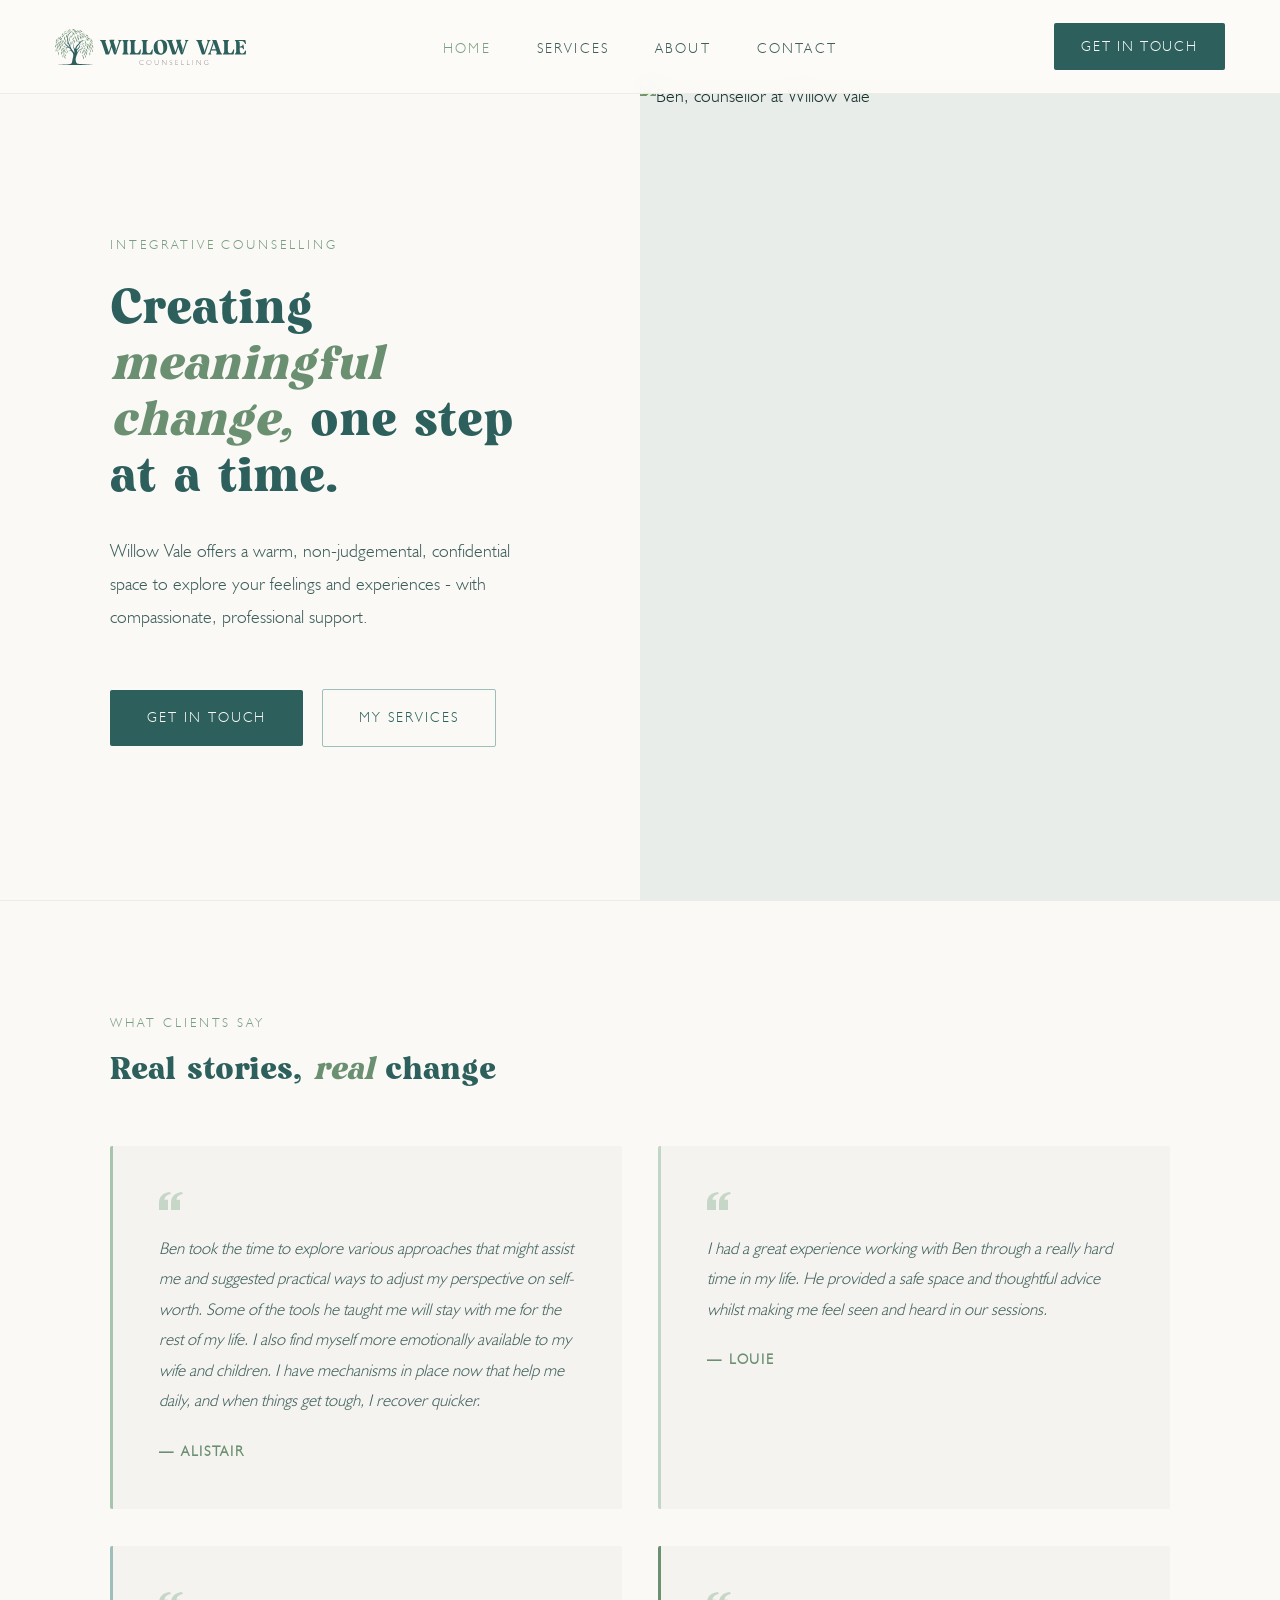
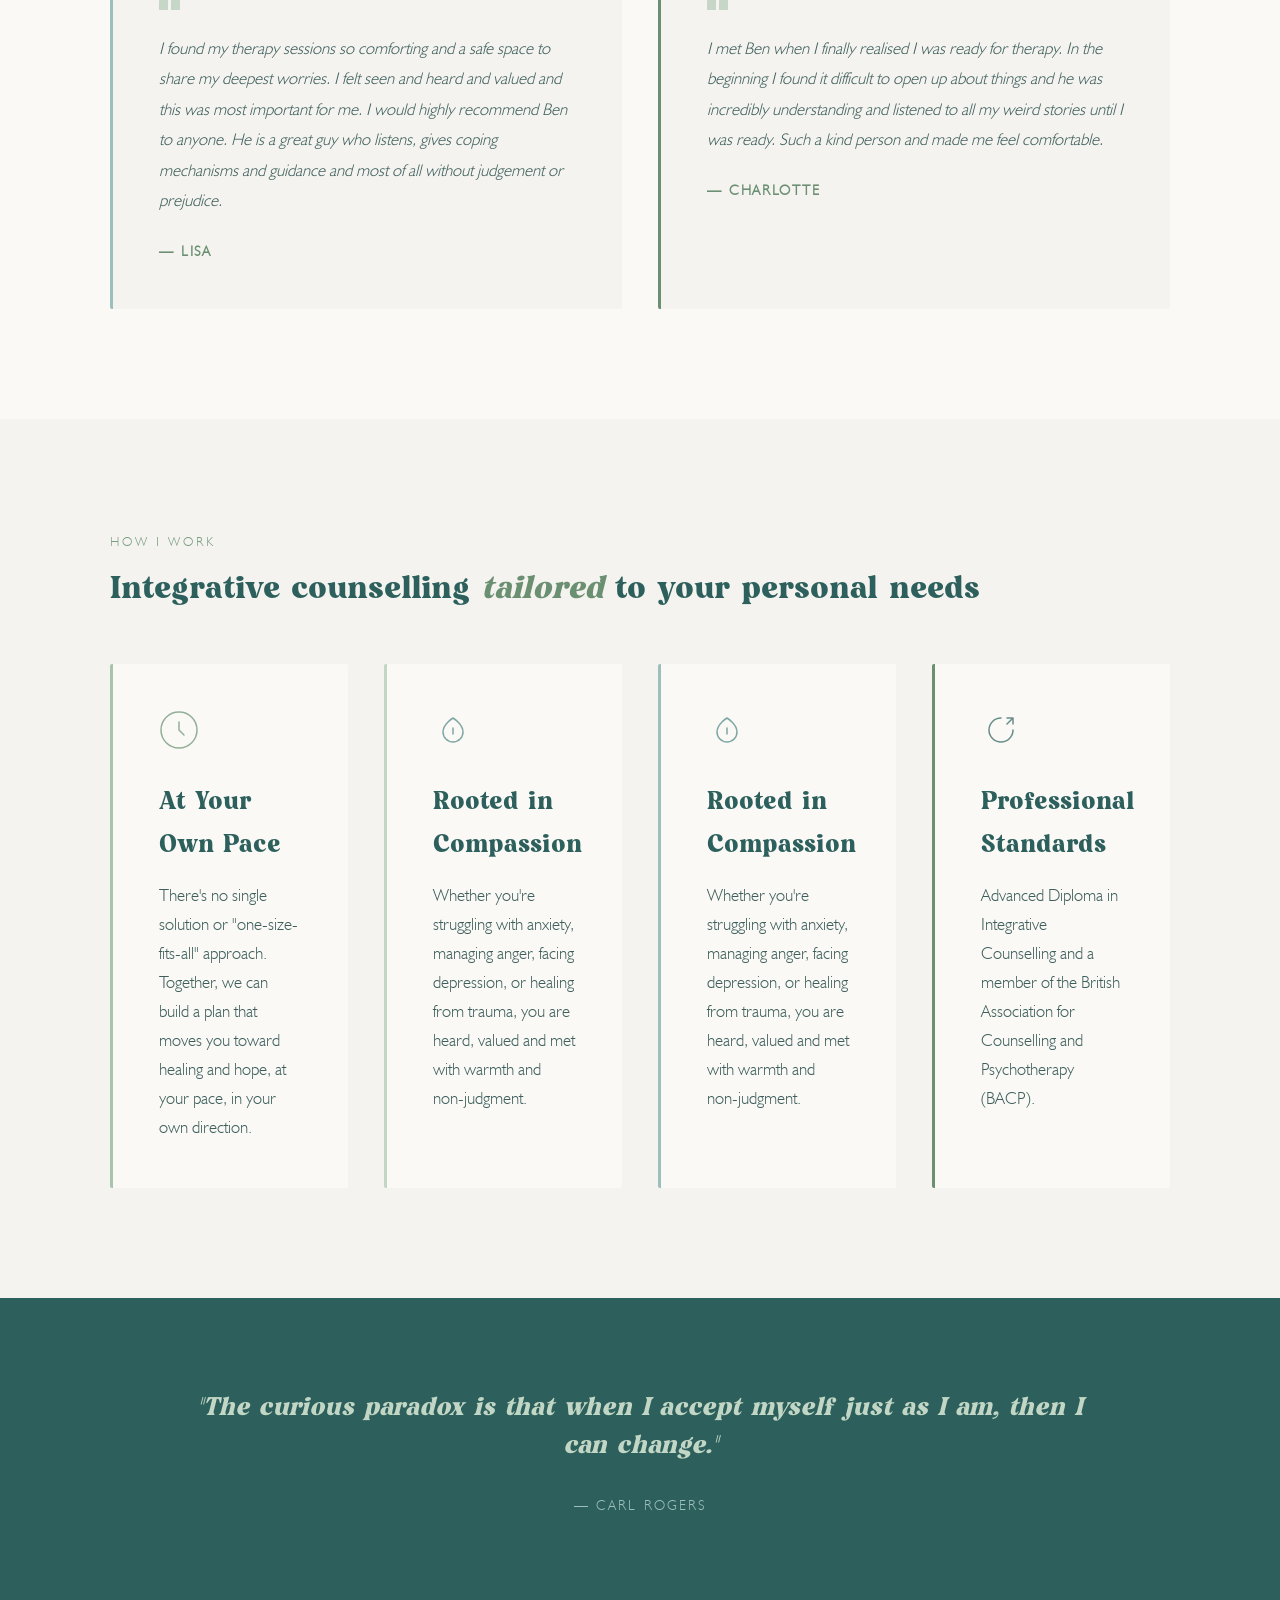
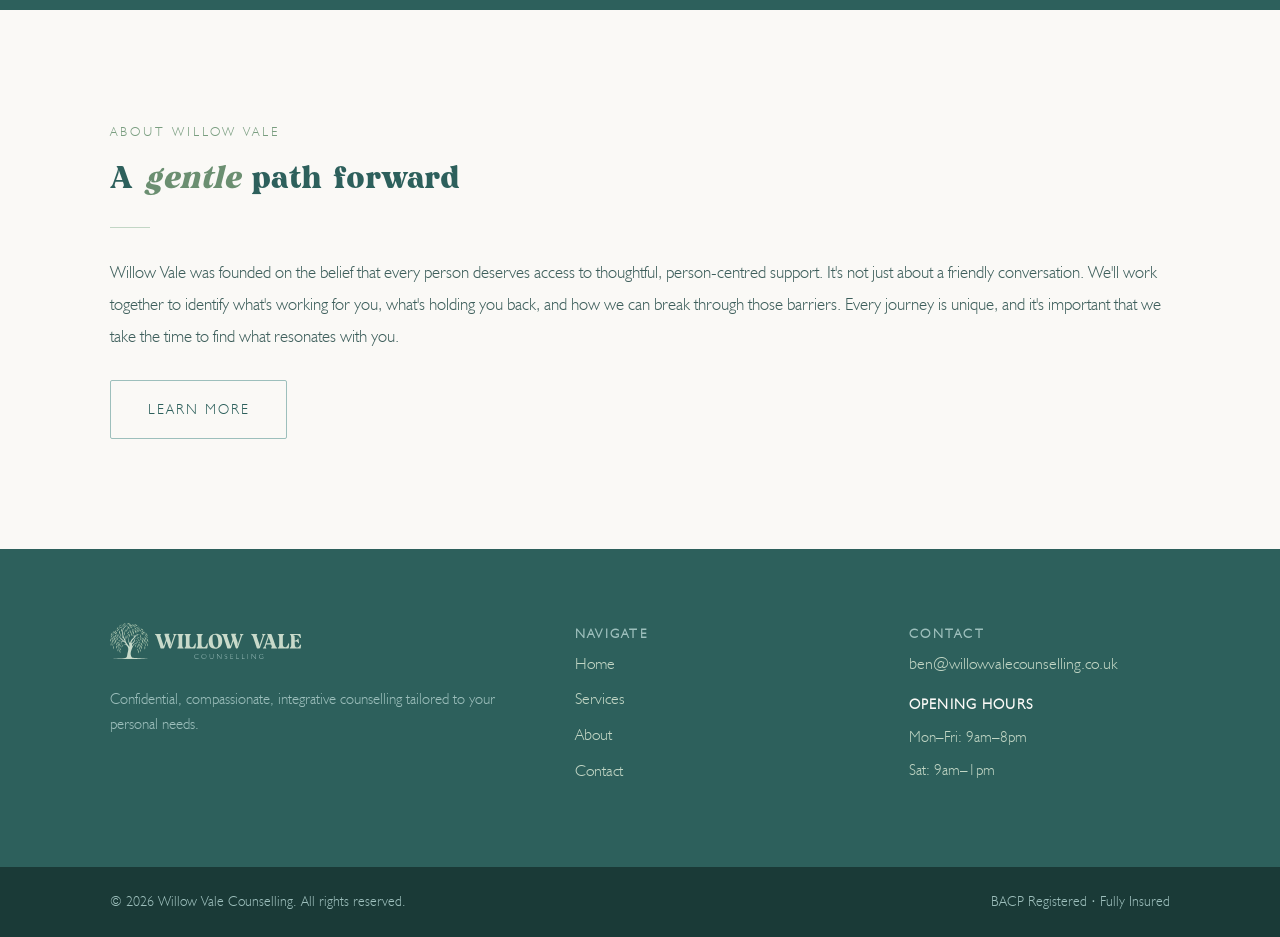
==== index.html @ dd009141 "Add files via upload" ====
<!DOCTYPE html>
<html lang="en">
<head>
<meta charset="UTF-8">
<meta name="viewport" content="width=device-width, initial-scale=1.0">
<title>Willow Vale Counselling</title>
<link rel="icon" type="image/svg+xml" href="[data-uri]">
<link rel="apple-touch-icon" href="[data-uri]">
<link rel="stylesheet" href="style.css?v=2">
</head>
<body>

<!-- ─── NAV ─────────────────────────────────── -->
<nav>
  <button class="nav-burger" id="nav-burger" onclick="toggleMenu()" aria-label="Menu">
    <span></span><span></span><span></span>
  </button>
  <a class="nav-logo" href="index.html" style="display:flex;align-items:center;">
    <span class="nav-logo-svg"><svg id="Layer_2" xmlns="http://www.w3.org/2000/svg" version="1.1" viewBox="0 0 338.8 63.8">
  <!-- Generator: Adobe Illustrator 30.1.0, SVG Export Plug-In . SVG Version: 2.1.1 Build 136)  -->
  <defs>
    <style>.st0 { fill: #f4f3ef; }
      .st1 { fill: #6b8f71; }
      .st2 { fill: #2d605c; }</style>
  </defs>
  <g>
    <path class="st2" d="M89.3,43.3l-6.7-19.7c-1-2.9-3-2.5-3-3.6s.3-.7.7-.7h9.5c.4,0,.7.3.7.6,0,.9-1.3.9-1.3,2.5s.2,1,.4,1.6l2.9,8.6,2.7,8h.2l2.9-8.6c.8-2.4.9-3.9,0-6.5l-1.8-5.1c-.2-.5,0-1.2.8-1.2h7.4c.4,0,.7.3.7.6,0,.9-1.4.9-1.4,2.5s.1.8.3,1.4l3.1,9c1,2.8.6,4.7-.5,7.9h.4l5.7-16.6c.2-.7.3-1.2.3-1.6,0-1.6-1.2-1.6-1.2-2.5s.3-.6.7-.6h4.9c.4,0,.7.3.7.7,0,1.1-2,.7-3,3.6l-6.7,19.7c-.4,1.2-.8,1.8-2.1,1.8h-.3c-1.2,0-1.7-.6-2.1-1.8l-3.9-11.2-3.9,11.2c-.4,1.2-.8,1.8-2.1,1.8h-3.2c-1.3,0-1.7-.6-2.1-1.8Z"/>
    <path class="st2" d="M119.1,44.4c0-1.2,2.5-.5,2.5-5.5v-13.3c0-5.1-2.5-4.3-2.5-5.5s.3-.7.7-.7h10c.4,0,.7.3.7.7,0,1.2-2.5.5-2.5,5.5v13.3c0,5.1,2.5,4.3,2.5,5.5s-.3.7-.7.7h-10c-.4,0-.7-.3-.7-.7Z"/>
    <path class="st2" d="M132,44.4c0-1.2,2.5-.5,2.5-5.5v-13.3c0-5.1-2.5-4.3-2.5-5.5s.3-.7.7-.7h10c.4,0,.7.3.7.7,0,1.2-2.5.5-2.5,5.5v12.1c0,3.6,1.4,5.4,4.1,5.4h0c2.9,0,4.2-3.5,5.3-6.1.3-.6.6-1,1.1-1s.8.4.8,1l-.7,7c0,.7-.6,1.1-1.2,1.1h-17.6c-.4,0-.7-.3-.7-.7h0Z"/>
    <path class="st2" d="M153.2,44.4c0-1.2,2.5-.5,2.5-5.5v-13.3c0-5.1-2.5-4.3-2.5-5.5s.3-.7.7-.7h10c.4,0,.7.3.7.7,0,1.2-2.5.5-2.5,5.5v12.1c0,3.6,1.4,5.4,4.1,5.4h0c2.9,0,4.2-3.5,5.3-6.1.3-.6.6-1,1.1-1s.8.4.8,1l-.7,7c0,.7-.6,1.1-1.2,1.1h-17.6c-.4,0-.7-.3-.7-.7h0Z"/>
    <path class="st2" d="M174.9,32.7c0-8.5,5.3-13.7,12.5-13.7s11.5,4.2,11.5,12.7-5.3,13.8-12.5,13.8-11.5-4.3-11.5-12.8ZM187.9,43.4c3.1,0,4.1-2.8,4.1-8.5s-1.5-13.9-5.8-13.9-4.4,2.5-4.4,8.3,1.3,14,6.1,14h0Z"/>
    <path class="st2" d="M207.5,43.3l-6.7-19.7c-1-2.9-3-2.5-3-3.6s.3-.7.7-.7h9.5c.4,0,.7.3.7.6,0,.9-1.3.9-1.3,2.5s.1,1,.4,1.6l2.9,8.6,2.7,8h.2l2.9-8.6c.8-2.4.9-3.9,0-6.5l-1.8-5.1c-.1-.5,0-1.2.9-1.2h7.4c.4,0,.7.3.7.6,0,.9-1.4.9-1.4,2.5s.1.8.3,1.4l3.1,9c1,2.8.6,4.7-.5,7.9h.4l5.7-16.6c.2-.7.3-1.2.3-1.6,0-1.6-1.2-1.6-1.2-2.5s.3-.6.7-.6h4.9c.4,0,.7.3.7.7,0,1.1-2,.7-3,3.6l-6.7,19.7c-.4,1.2-.9,1.8-2.1,1.8h-.3c-1.2,0-1.6-.6-2.1-1.8l-3.9-11.2-3.9,11.2c-.4,1.2-.9,1.8-2.1,1.8h-3.2c-1.3,0-1.7-.6-2.1-1.8h0Z"/>
    <path class="st2" d="M259.8,43.3l-6.7-19.6c-1-2.9-3-2.6-3-3.7s.3-.7.7-.7h9.5c.4,0,.7.3.7.6,0,.9-1.2.9-1.2,2.5s0,.8.2,1.4l4.1,12.1c.7,2,.8,3.2.2,5h.4l5.7-16.9c.2-.7.3-1.2.3-1.6,0-1.6-1.2-1.6-1.2-2.5s.3-.6.7-.6h4.9c.4,0,.7.3.7.7,0,1.1-2,.7-3,3.6l-6.7,19.7c-.4,1.2-.9,1.8-2.1,1.8h-2.1c-1.3,0-1.7-.6-2.1-1.8h0Z"/>
    <path class="st2" d="M271,44.4c0-1.1,1.8-.8,3-3.7l5.3-15.5c1.6-4.8-.9-4-.9-5.2s.4-.7.9-.7h5.3c1.3,0,1.7.6,2.1,1.8l6.7,19.6c1.2,2.9,3,2.7,3,3.7s-.3.7-.7.7h-9.5c-.4,0-.7-.3-.7-.6,0-.9,1.2-.9,1.2-2.5s0-.9-.3-1.5l-.9-2.4h-8.5l-.8,2.4c-.2.6-.3,1.1-.3,1.5,0,1.7,1.2,1.7,1.2,2.5s-.3.6-.7.6h-4.9c-.4,0-.7-.3-.7-.7h0ZM285,36l-3.9-11.3h-.4c.1.4.2.9.2,1.3,0,1-.3,2-.8,3.4l-2.3,6.7h7.1Z"/>
    <path class="st2" d="M297.4,44.4c0-1.2,2.5-.5,2.5-5.5v-13.3c0-5.1-2.5-4.3-2.5-5.5s.3-.7.7-.7h10c.4,0,.7.3.7.7,0,1.2-2.5.5-2.5,5.5v12.1c0,3.6,1.4,5.4,4.1,5.4h0c2.9,0,4.2-3.5,5.3-6.1.3-.6.5-1,1.1-1s.8.4.8,1l-.7,7c0,.7-.5,1.1-1.2,1.1h-17.6c-.4,0-.7-.3-.7-.7h0Z"/>
    <path class="st2" d="M318.6,44.4c0-1.2,2.5-.5,2.5-5.5v-13.3c0-5.1-2.5-4.3-2.5-5.5s.3-.7.7-.7h17.2c.7,0,1.1.4,1.2,1.1l.7,5.2c0,.6-.2,1-.8,1s-.7-.3-1.1-1c-1.3-2.5-2.4-4.3-5.3-4.3h-6.6v.4c2.5,0,2.8.7,2.8,4.9v4.1h2.1c1.6,0,2.2-.9,2.5-1.7.4-1,.5-1.6,1.2-1.6s.8.4.9,1l.9,6.3c0,.6-.1,1-.7,1s-.9-.3-1.2-1c-.8-1.4-1.8-1.9-3.6-1.9h-2.1v3.8c0,3.9.7,6.5,4.1,6.5h0c2.9,0,3.9-1.8,5.3-4.3.3-.6.5-.9,1.1-.9s.8.4.8,1l-.7,5.2c0,.7-.5,1.1-1.2,1.1h-17.6c-.4,0-.7-.3-.7-.7h0Z"/>
  </g>
  <g>
    <path class="st1" d="M157,63c-.5.2-1,.4-1.5.6-.5.1-1,.2-1.5.2s-.9,0-1.4-.2-.9-.3-1.2-.6c-.6-.4-1.1-.9-1.4-1.6-.2-.3-.3-.7-.4-1s-.1-.7-.1-1.1c0-.6.1-1.1.3-1.7s.5-1,1-1.4c.4-.4.9-.8,1.5-1,.6-.2,1.1-.3,1.8-.3s.9,0,1.4.2,1,.3,1.5.6v.7c-.6-.3-1.1-.5-1.6-.7-.5-.2-.9-.2-1.4-.2s-.8,0-1.1.2c-.4.1-.7.3-1,.5-.5.3-.9.8-1.2,1.3-.3.5-.4,1.2-.4,1.8s0,1,.3,1.4.4.9.8,1.2.8.6,1.2.8c.5.2,1,.3,1.5.3s.9,0,1.4-.2c.5-.1,1-.4,1.6-.7v.7h0Z"/>
    <path class="st1" d="M162.1,59.3c0-.6.1-1.1.3-1.7s.6-1,1-1.4c.4-.4.9-.7,1.4-1,.5-.2,1.1-.3,1.7-.3s1.2.1,1.7.3c.5.2,1,.5,1.4,1,.4.4.7.9,1,1.4s.3,1.1.3,1.7,0,.9-.2,1.3c-.1.4-.3.8-.6,1.2-.4.6-.9,1.1-1.6,1.4-.6.3-1.3.5-2.1.5s-1.2-.1-1.7-.3c-.5-.2-1-.5-1.4-1-.4-.4-.7-.9-1-1.4-.2-.5-.3-1.1-.3-1.7h0ZM162.9,59.4c0,.5,0,1,.3,1.4s.4.9.8,1.2c.3.3.7.6,1.2.8.5.2.9.3,1.4.3s1,0,1.4-.3.9-.5,1.2-.8c.4-.3.6-.8.8-1.2s.3-1,.3-1.5,0-1-.3-1.4c-.2-.5-.4-.8-.8-1.2s-.8-.6-1.2-.8c-.4-.2-.9-.3-1.4-.3s-.9,0-1.4.3c-.5.2-.9.5-1.2.8s-.6.8-.8,1.2c-.2.5-.3.9-.3,1.4h0Z"/>
    <path class="st1" d="M177.3,60.1c0,.9.2,1.6.8,2.2s1.2.8,2,.8,1.5-.3,2-.8.8-1.2.8-2.2v-5h.7v4.9c0,1.1-.3,2-.9,2.7-.6.7-1.5,1-2.6,1s-1.9-.3-2.5-1c-.6-.7-.9-1.6-.9-2.7v-4.9h.7v5h0Z"/>
    <path class="st1" d="M189.8,63.6v-8.5h.7l6.2,7.4v-7.4h.7v8.5h-.6l-6.3-7.5v7.5h-.7Z"/>
    <path class="st1" d="M207.5,56.3c-.4-.2-.7-.4-1-.5-.2,0-.3,0-.5-.1-.1,0-.3,0-.5,0-.5,0-.9.2-1.2.5s-.5.7-.5,1.1.1.7.3.9c.2.2.7.5,1.4.8h.2c.8.4,1.3.7,1.6,1,.2.2.3.4.4.7s.1.5.1.8c0,.7-.2,1.2-.7,1.7s-1.1.7-1.8.7-.7,0-1.1-.2c-.4-.1-.7-.3-1.1-.6v-.8c.4.3.8.5,1.1.7.4.2.7.2,1,.2.6,0,1-.2,1.3-.5.3-.3.5-.7.5-1.2s-.1-.7-.3-.9-.7-.5-1.5-.9c-.8-.3-1.3-.7-1.6-1s-.4-.8-.4-1.3.2-1.2.7-1.6c.4-.4,1.1-.6,1.8-.6s.7,0,1,.1.6.2.9.4v.8h0Z"/>
    <path class="st1" d="M213.4,63.6v-8.5h4.6v.5h-3.9v3.4h3.8v.5h-3.8v3.5h4v.6h-4.7,0Z"/>
    <path class="st1" d="M223.8,63.6v-8.5h.7v7.9h4v.6h-4.7Z"/>
    <path class="st1" d="M233.9,63.6v-8.5h.7v7.9h4v.6h-4.7Z"/>
    <path class="st1" d="M243.9,63.6v-8.5h.7v8.5h-.7Z"/>
    <path class="st1" d="M250.9,63.6v-8.5h.7l6.2,7.4v-7.4h.7v8.5h-.6l-6.3-7.5v7.5h-.7,0Z"/>
    <path class="st1" d="M271.7,63c-.5.3-1,.5-1.5.6-.5.1-1,.2-1.5.2s-1,0-1.4-.2-.9-.3-1.2-.6c-.6-.4-1.1-.9-1.5-1.6-.2-.3-.3-.7-.4-1s-.1-.7-.1-1.1c0-.6.1-1.1.3-1.7s.5-1,1-1.4c.4-.4.9-.8,1.5-1,.5-.2,1.1-.3,1.8-.3s1,0,1.4.2,1,.3,1.5.6v.7c-.6-.3-1.1-.5-1.6-.7-.5-.2-1-.2-1.4-.2s-.8,0-1.1.2c-.4.1-.7.3-1,.5-.5.3-.9.8-1.2,1.3s-.4,1.2-.4,1.8,0,1,.3,1.4.5.9.8,1.2.8.6,1.2.8c.5.2,1,.3,1.5.3s.7,0,1.1-.1.8-.2,1.2-.4v-2.3h-1.8v-.6h2.5v3.3h0Z"/>
  </g>
  <g>
    <g>
      <path class="st0" d="M34.2,1.1c.8-.7,1.3-1,1.3-1-4.2-.7-5.7,2.4-5.7,2.4,0,0,.5-.2,1.5-.3,1,0,2.1-.4,2.9-1.1Z"/>
      <path class="st0" d="M12.1,15.3s.4-.4,1.8-1.5c1.4-1.1,2.1-3.2,4-4.1,0,0-4.9.5-5.8,5.6Z"/>
      <path class="st0" d="M8.6,17.3c1.4-1.4,1.9-3.7,3.2-4.6,0,0-4.7,1.1-4.7,6.5,0,0,0-.4,1.5-1.9Z"/>
      <path class="st0" d="M11.9,17.6c.4-.9.4-1.3.6-1.9,0,0-3.3,1.2-4.2,4.8,0,0,.6-.3,1.7-.8,1.1-.5,1.5-1.2,1.9-2.1h0Z"/>
      <path class="st0" d="M9.8,21.6c-1.5,1.3-2.4,2.6-2.8,4.7,0,0,.9-.9,2.6-2.1,1.8-1.3,1.7-3.1,3.1-5.1,0,0-1.6,1.3-3,2.6Z"/>
      <path class="st0" d="M5.4,22.3c.7-1,.5-2.3.7-3.5,0,0-2,1-1.5,4.8,0,0,0-.4.8-1.3Z"/>
      <path class="st0" d="M4.2,17s-.6.6-1.5,1.6c-.9,1-1.2,2.3-1.3,3.5,0,0,.3-.2,1.2-.9s1.4-2.3,1.6-4.3h0Z"/>
      <path class="st0" d="M6,17.4c.7-.8.9-2.2,1.7-3.4,0,0-3,1.2-2.8,4.7,0,0,.3-.5,1.1-1.3Z"/>
      <path class="st0" d="M1.5,26.3s.8-.9,1.4-1.5.3-2.4.7-3.4c0,0-1,1-1.6,2s-.5,2.9-.5,2.9h0Z"/>
      <path class="st0" d="M3.5,25.8s-1.3,1.1-2.3,2.7S0,32.2,0,33.7c0,0,.7-.9,1.7-2.5,1-1.5,1-3.6,1.7-5.4h0Z"/>
      <path class="st0" d="M5,25.1c-.7,1.1-1.2,2.8-1.2,4.8,0,0,.6-.5,1.6-2s1.3-3,1.5-5.2c0,0-1.2,1.3-1.9,2.5Z"/>
      <path class="st0" d="M14.4,23c0-1.2-.6-2.4-.5-3.6,0,0-1,1.3-.8,3.6s.4,2.6.2,3.2c0,0,1.2-2.1,1.2-3.3Z"/>
      <path class="st0" d="M10.7,25.3c-.6,1.1-.7,1.8-.9,3.5,0,0,.7-.6,1.6-1.8.8-1.3.1-2.4.4-3.7,0,0-.5.8-1,2Z"/>
      <path class="st0" d="M8,30c.5-1.2.9-3.5,1.4-4.5,0,0-2.4,1.2-3.1,4.3-.7,3.2-.6,3.8-.6,3.8,0,0,1.9-2.5,2.4-3.7h0Z"/>
      <path class="st0" d="M9.1,32.3c-.2,2.2,0,3.3,0,3.3,0,0,.8-1.2,1.5-2.5.7-1.2.7-3.5,1-5.1,0,0-2.3,2.1-2.5,4.3h0Z"/>
      <path class="st0" d="M7.1,35.3c0,1.8.2,2.5.2,2.5,0,0,.7-1.5.8-2.5s0-2,.2-2.6c0,0-1.3.8-1.2,2.6Z"/>
      <path class="st0" d="M3.6,31.9c-.7,1.3-.6,3.1-.2,4.7,0,0,.3-1.1,1-2.2.6-1.2.5-4.2.9-5.1,0,0-1.1,1.4-1.8,2.7Z"/>
      <path class="st0" d="M2.2,34.5s-.4.9-.8,2.4c-.4,1.5,0,2.6.2,3.6,0,0,.8-1.4.9-2.4,0-1-.5-2.6-.4-3.6Z"/>
      <path class="st0" d="M5.8,35.2s-.5,1-1,2.1-.2,2.2,0,3.5c0,0,.4-1,.8-1.9s0-3.1.2-3.7Z"/>
      <path class="st0" d="M6.4,40s-1.2,2.2-.8,4.1c.4,1.9.9,2.3.9,2.3,0,0,0-1.1.3-2.3s-.6-3.2-.5-4.1h0Z"/>
      <path class="st0" d="M12.4,31.2s0-.4.8-1.4,1-1.5,1.4-2.6c.4-1.1.2-.9.8-1.4,0,0-3.5.7-2.9,5.4h0Z"/>
      <path class="st0" d="M17.9,32.9s0-.2.9-.5c.9-.3,1.5-1.1,1.7-1.2,0,0-2.4-.2-2.6,1.7Z"/>
      <path class="st0" d="M14.4,36.2c.2-.6,1.4-1,2-2.3.6-1.4.9-1.7.9-1.7-2.9.9-2.9,4-2.9,4h0Z"/>
      <path class="st0" d="M12.1,38.5c.9-.9,1.6-3.2,2.1-5.2,0,0-1.8,1.2-2.5,2.6s-.6,3-.9,3.9c0,0,.3-.5,1.2-1.3h0Z"/>
      <path class="st0" d="M16.7,30.1c-1.4.5-2.3,1.7-2.3,1.7,0,0,.7-.2,2-.2,1.3,0,1.9-1.3,3.1-1.7,0,0-1.4-.2-2.7.2h0Z"/>
      <path class="st0" d="M16.1,36s-3.5,2.4-2.4,7.1c0,0,.1-.5.8-1.6.7-1.1.7-1.7,1-3.3s.6-2.2.6-2.2h0Z"/>
      <path class="st0" d="M11.4,45.8s.4-.9.8-1.9c.4-1,.4-1.7.4-2.8s0-1.8,0-1.8c0,0-1.2,1.4-1.5,2.8-.3,1.4.1,3,.3,3.8Z"/>
      <path class="st0" d="M17.3,41.6s0-.5.3-2.2c.3-1.6-.2-3.1.4-4.2,0,0-3.1,2.8-.6,6.4h0Z"/>
      <path class="st0" d="M20.3,42c0-1.2-1.5-2.7-1.7-4.1,0,0-.4,2,.1,3.4s1.8,2.2,1.8,2.2c0,0,0-.3-.2-1.4Z"/>
      <path class="st0" d="M16.6,44.9c.4-1-.6-3.3-.7-4.2,0,0-.2.6-.6,2-.4,1.4.4,3,.6,4.1,0,0,.2-.9.7-1.9Z"/>
      <path class="st0" d="M13.7,50.6s.2-.6.8-1.4.1-3.1.2-4c0,0-2.2,2.3-1,5.4h0Z"/>
      <path class="st0" d="M17.1,46.7s-1.8,3.2,1.3,6.4c0,0-.1-.7,0-1.7s-1.2-3.3-1.3-4.6Z"/>
      <path class="st0" d="M19.6,48.3s0-.7-.1-1.4-1.3-1.9-1.5-2.4c0,0,0,.9,0,1.8,0,1,1.1,1.5,1.5,2.1Z"/>
      <path class="st0" d="M23.8,37.7s-2.9,1.1-1.4,5c0,0,.2-.5.6-1.3.4-.8,0-2.9.7-3.7Z"/>
      <path class="st0" d="M20.7,34.5s-.5,1,.6,2.5c0,0,0-.2.2-.9.2-.7-.2-1.1-.8-1.6h0Z"/>
      <path class="st0" d="M19.2,17.5s-.1.3-.5,2-.5,3.6.7,5.3c0,0,0-1.2.4-2.4s-.5-3.3-.6-5Z"/>
      <path class="st0" d="M16.1,17.6c.5,1.8.7,2,.9,2.5,0,0,.7-2.3.7-3.9s-.4-2.4-.5-2.9c0,0-1.7,2.4-1.1,4.2Z"/>
      <path class="st0" d="M19.5,13.1c-.3,2.4,0,3.3,0,3.3,0,0,.4-.9,1.2-2.1.8-1.2.8-4.3,1.5-5.4,0,0-2.5,1.9-2.8,4.3Z"/>
      <path class="st0" d="M54,14.5c1.5.9,2,1.3,2,1.3-1.5-4.9-6.4-4.8-6.4-4.8,2,.6,2.9,2.7,4.5,3.5h0Z"/>
      <path class="st0" d="M60.9,20.1c0-5.4-4.7-6.5-4.7-6.5,1.2.9,1.8,3.2,3.2,4.6s1.5,1.9,1.5,1.9Z"/>
      <path class="st0" d="M55.4,16.6c.3.5.3,1,.6,1.9s.8,1.6,1.9,2.1,1.7.8,1.7.8c-.9-3.6-4.2-4.8-4.2-4.8h0Z"/>
      <path class="st0" d="M61.8,19.7c.2,1.2,0,2.5.7,3.5s.8,1.3.8,1.3c.5-3.7-1.5-4.8-1.5-4.8Z"/>
      <path class="st0" d="M65.3,22.1c.9.7,1.2.9,1.2.9,0-1.2-.4-2.5-1.3-3.5s-1.5-1.6-1.5-1.6c.2,2,.8,3.6,1.6,4.3h0Z"/>
      <path class="st0" d="M63,19.6c.2-3.5-2.8-4.7-2.8-4.7.9,1.2,1,2.6,1.7,3.4s1.1,1.3,1.1,1.3Z"/>
      <path class="st0" d="M65.1,25.7c.7.6,1.4,1.5,1.4,1.5,0,0,0-1.9-.5-2.9-.6-1-1.6-2-1.6-2,.3.9,0,2.7.7,3.4h0Z"/>
      <path class="st0" d="M66.8,29.4c-1.1-1.6-2.3-2.7-2.3-2.7.7,1.8.7,3.8,1.7,5.4,1.1,1.5,1.7,2.5,1.7,2.5,0-1.5,0-3.5-1.1-5.1Z"/>
      <path class="st0" d="M64.2,30.8c0-2-.5-3.7-1.2-4.8-.7-1.1-1.9-2.5-1.9-2.5.2,2.2.5,3.7,1.5,5.2s1.6,2,1.6,2Z"/>
      <path class="st0" d="M54.1,20.2c0,1.2-.5,2.4-.5,3.6,0,1.2,1.2,3.3,1.2,3.3-.2-.7,0-1,.2-3.2.2-2.3-.8-3.6-.8-3.6Z"/>
      <path class="st0" d="M56.6,27.9c.8,1.3,1.5,1.8,1.5,1.8-.2-1.8-.3-2.4-.9-3.5-.5-1.1-1-2-1-2,.3,1.3-.4,2.4.4,3.7Z"/>
      <path class="st0" d="M62.3,34.5s0-.7-.6-3.8c-.7-3.1-3.1-4.3-3.1-4.3.4,1,.8,3.3,1.4,4.5.5,1.2,2.4,3.7,2.4,3.7h0Z"/>
      <path class="st0" d="M56.3,28.9c.3,1.6.3,3.9,1,5.1s1.5,2.5,1.5,2.5c0,0,.2-1.1,0-3.3-.2-2.2-2.5-4.3-2.5-4.3h0Z"/>
      <path class="st0" d="M59.7,33.5c.2.6,0,1.6.2,2.6s.8,2.5.8,2.5c0,0,0-.7.2-2.5,0-1.8-1.2-2.6-1.2-2.6Z"/>
      <path class="st0" d="M62.6,30.1c.5,1,.3,4,1,5.1s1,2.2,1,2.2c.4-1.6.6-3.4-.2-4.7-.7-1.3-1.8-2.7-1.8-2.7Z"/>
      <path class="st0" d="M65.8,35.4c.2,1-.4,2.6-.3,3.6,0,1,.9,2.4.9,2.4.2-.9.6-2,.2-3.6-.3-1.5-.8-2.4-.8-2.4Z"/>
      <path class="st0" d="M62.1,36.1c.2.5-.2,2.8.2,3.7.4.9.8,1.9.8,1.9.2-1.2.5-2.3,0-3.5s-1-2.1-1-2.1Z"/>
      <path class="st0" d="M61.1,44.9c.2,1.2.3,2.3.3,2.3,0,0,.5-.4,1-2.3.4-1.9-.8-4.1-.8-4.1.1.9-.7,2.9-.5,4.1h0Z"/>
      <path class="st0" d="M55.5,32.1c.6-4.7-2.9-5.4-2.9-5.4.5.6.4.4.8,1.4s.6,1.6,1.4,2.6.8,1.4.8,1.4h0Z"/>
      <path class="st0" d="M49.1,33.4c.9-.3,1-.2,1-.2-1.5-1.3-3.1.5-3.1.5.3,0,1.2.1,2.1-.2h0Z"/>
      <path class="st0" d="M54,37.2s0-3.1-2.8-4c0,0,.3.3.9,1.7.6,1.4,1.8,1.7,2,2.3h0Z"/>
      <path class="st0" d="M54.3,34.7c.6,1.9,1.2,4.3,2.1,5.2s1.2,1.3,1.2,1.3c-.2-.9-.2-2.5-.8-3.9-.7-1.4-2.5-2.6-2.5-2.6h0Z"/>
      <path class="st0" d="M51.8,30.8c-1.4-.5-2.7-.2-2.7-.2,1.1.4,1.8,1.6,3.1,1.7,1.3,0,2,.2,2,.2,0,0-1-1.2-2.3-1.7h0Z"/>
      <path class="st0" d="M51.8,36.9s.3.7.6,2.2c.3,1.5.3,2.2,1,3.3.7,1.1.8,1.6.8,1.6,1.2-4.7-2.4-7.1-2.4-7.1h0Z"/>
      <path class="st0" d="M55.3,40.1s0,.7,0,1.8c0,1.2,0,1.8.4,2.8s.8,1.9.8,1.9c.2-.8.6-2.3.3-3.8s-1.5-2.8-1.5-2.8Z"/>
      <path class="st0" d="M50,36.1c.6,1.2.1,2.6.4,4.2s.3,2.2.3,2.2c2.5-3.6-.7-6.4-.7-6.4h0Z"/>
      <path class="st0" d="M49.4,38.8c-.2,1.4-1.7,3-1.7,4.1,0,1.2-.2,1.4-.2,1.4,0,0,1.3-.7,1.8-2.2.5-1.5.1-3.4.1-3.4Z"/>
      <path class="st0" d="M52.6,43.5c-.4-1.4-.5-2-.5-2,0,.9-1.1,3.2-.7,4.2s.7,1.9.7,1.9c.2-1.2.9-2.7.5-4.1Z"/>
      <path class="st0" d="M53.5,50.1c.6.8.8,1.4.8,1.4,1.2-3.1-1-5.4-1-5.4.1,1-.3,3.2.2,4h0Z"/>
      <path class="st0" d="M50.9,47.6c-.1,1.3-1.4,3.6-1.3,4.6.1,1,0,1.7,0,1.7,3.1-3.2,1.3-6.4,1.3-6.4Z"/>
      <path class="st0" d="M49.8,47.1c0-1,0-1.8,0-1.8-.2.5-1.4,1.7-1.5,2.4s0,1.4,0,1.4c.4-.6,1.4-1.1,1.5-2.1Z"/>
      <path class="st0" d="M44.9,41.7c.4.8.6,1.3.6,1.3,1.5-3.9-1.4-5-1.4-5,.7.8.3,2.9.7,3.7Z"/>
      <path class="st0" d="M47.4,35.9c-.5.5-1,.9-.8,1.6.2.7.2.9.2.9,1.1-1.5.6-2.5.6-2.5h0Z"/>
      <path class="st0" d="M25.6,22.4s.2-1.6.5-3.1c.2-1.4-.9-3.8-1-5.7,0,0,0,.4-.5,2.4-.5,2,.2,4.5,1.1,6.4h0Z"/>
      <path class="st0" d="M29.7,28s1.1-2.1,1.2-3.4-.3-2.3-.3-3.4c0,0-1.1,1.6-1.3,3.4-.2,1.8.3,2.5.4,3.5h0Z"/>
      <path class="st0" d="M35.5,22c-.2-1.2-.4-2.3-.4-2.8,0,0-.9,1.7-1,2.8s.5,2.7.7,3.4c0,0,.9-2.1.7-3.4Z"/>
      <path class="st0" d="M39.2,19.9c.2-1.6-.7-3.6-.8-3.9,0,0,0,.9-.5,2.6s0,3.3-.1,4.3c0,0,1.3-1.4,1.5-3h0Z"/>
      <path class="st0" d="M40.3,23.1c.5,1.1.8,1.1.9,1.9,0,0,.4-1.8.2-2.8s-.9-1.5-1-2c0,0-.5,1.8,0,2.8h0Z"/>
      <path class="st0" d="M32.4,16c-.8.8-1.6,2.2-2.1,3.7,0,0,1.7-.8,2.6-1.9s.6-2.6,1-3.2c0,0-.6.6-1.4,1.4h0Z"/>
      <path class="st0" d="M31.6,23h0s0,0,0,0Z"/>
      <path class="st0" d="M32.3,22.1c.8-.7.9-1,1.2-1.9s.2-1,.4-1.2c0,0,0,0,0,0-.4.2-2.3,1.2-2.2,3.9,0,0,0-.2.8-.8h0Z"/>
      <path class="st0" d="M41.8,15.7c-1.2-2.5-3.4-3.9-3.4-3.9,0,0,.8,1.5,1.6,4.2.9,2.8,2.1,3.8,2.5,4.8,0,0,.5-2.6-.7-5.1Z"/>
      <path class="st0" d="M46.6,18.8s.3-2.4-.7-4.5c-1-2-1.8-2.2-2.5-3.4,0,0,.3,1.6.8,3.7.5,2.1,2,3.4,2.4,4.2Z"/>
      <path class="st0" d="M50.7,13.4c-.6-1.1-3.2-2.4-3.7-2.9,0,0,.3.3.9,1.9s2,2.4,3.9,3c0,0-.6-.9-1.2-2h0Z"/>
      <path class="st0" d="M36.6,15c-.2-1.8-1.6-3.3-1.7-4,0,0,.1.5,0,2.3-.1,1.9.4,3.1,1.7,5.2,0,0,.2-1.8,0-3.6Z"/>
      <path class="st0" d="M33.9,7.8c-.8-1.8-3.8-2.2-3.8-2.2,0,0,1,.5,1.8,2.2s2.2,2.8,2.4,3.4c0,0,.5-1.6-.4-3.4h0Z"/>
      <path class="st0" d="M49.5,16.8s-.3-1.2-1.1-2.1c-.8-.9-1.5-1.1-1.9-1.5,0,0,.2.6.7,1.7s1.7,1.2,2.3,1.9Z"/>
      <path class="st0" d="M30.9,11.9c.3-1.1-.2-3.4-.4-4.5,0,0-.1.5-.5,2.2-.4,1.7.4,3.1.5,4,0,0,.2-.6.4-1.7Z"/>
      <path class="st0" d="M13.6,10.2c.9-1.2.8-2.8.8-2.8,0,0-1.1.7-1.7,1.6-.6.9-.6,2.7-.6,2.7,0,0,.5-.3,1.4-1.5h0Z"/>
      <path class="st0" d="M16.9,6.7c.2-.8.9-1.1.9-1.1-2.4.3-2.4,2.5-2.4,2.5,0,0,1.3-.6,1.5-1.3h0Z"/>
      <path class="st0" d="M26.3,13.7c0,1.6.5,1.5.6,2.4,0,0,.4-.9.5-2.1s0-2.4.4-3.1c0,0-1.5,1.2-1.4,2.8Z"/>
      <path class="st0" d="M17,8.8c1.8-.3,2.5-.3,3.5-.9.7-.4,2.4-.7,2.4-.7-4.8-1.2-7.3,1.9-7.5,2.1,0,0,.3-.3,1.6-.5h0Z"/>
      <path class="st0" d="M15.3,9.3h0s0,0,0,0Z"/>
      <path class="st0" d="M27.6,1c-1.5,0-2.9,0-4.1,1-1.2,1.1-1.7,1.4-1.7,1.4,1.2-.5,2.3-.2,3.9-1.1s2-1.3,2-1.3Z"/>
      <path class="st0" d="M19.2,4.3c.7-.5,1.4-1,1.4-1-1.6-.2-2.6.3-3.1.7s-1,.8-1,.8c1,.1,2,0,2.7-.6h0Z"/>
      <path class="st0" d="M32.1,3s.6,0,2,.3c1.4.3,2.9-.5,3.7-.6,0,0-.9-.3-1.6-.5s-2.5-.2-4.2.8h0Z"/>
      <path class="st0" d="M45.1,4.1c1.5,1.3,2.8,1.3,3.7,1.3,0,0-.5-.6-1.4-1.5-.9-.9-2.6-1.5-4.7-1.5,0,0,1,.4,2.4,1.8Z"/>
      <path class="st0" d="M44.3,4.7s-.6-.4-1.7-1.2c-1.1-.8-2.3-1.1-4.1-1,0,0,.6.5,1.8,1.4,1.3.9,2.3.8,4,.8Z"/>
      <path class="st0" d="M36.3,4.2c-1.8.3-2.8.5-2.8.5.5,0,1.7.6,3.9,1s4,0,4,0c-2.2-1.4-3.3-1.8-5.1-1.5Z"/>
      <path class="st0" d="M28.8,10.9s-.7,1.5-.4,2.9c.3,1.3.8,1.1,1.2,1.9,0,0,0-1.4-.2-2.7-.3-1.2-.6-1.3-.6-2.1Z"/>
      <path class="st0" d="M39.7,9.2s-2.5-3.4-6.3-3.3c0,0,2,.7,3.4,2.2s2.2.9,3,1Z"/>
      <path class="st0" d="M44.1,9.9c.8,1.2,1.5,2,2.8,2.8,0,0,0-3.7-4.2-4.6,0,0,.6.5,1.4,1.8h0Z"/>
      <path class="st0" d="M48.5,28.5c.9.7,1.5.8,3.1.7,0,0-2-2.7-4.9-1.4,0,0,.9,0,1.8.7Z"/>
      <path class="st0" d="M46.6,7s-2.4-1.6-5.5-.3c0,0,1.1.2,2,.6.9.3,2.7-.3,3.5-.2h0Z"/>
      <path class="st0" d="M48,9.1c1.5.8,3.7.4,5.3,1.7,0,0-1.2-1.5-2.5-2.1-1.3-.7-3-.5-4.8-.7,0,0,.5.4,1.9,1.2Z"/>
      <path class="st0" d="M55.5,11.5c1.3,1.3,2.5,1.2,3.7,2.3,0,0-1.1-2.2-2.1-3-1-.8-2.3-1-3.5-1.6,0,0,.6,1.1,1.9,2.3h0Z"/>
      <path class="st0" d="M22.2,4.7c-1.5.2-2.4,1.5-2.4,1.5.6-.4,1.8-.5,3.5-.5,1.6,0,2.7-.6,2.7-.6-1.2.3-2.2-.7-3.7-.4Z"/>
      <path class="st0" d="M22.9,27.4s-.1-.8-.2-2c0-1.1-1.3-2-1.4-2.7,0,0-.4,1.4,0,2.7.4,1.3,1.5,2,1.5,2Z"/>
      <path class="st0" d="M49.6,21.7s-1.9.5-2.7,2c0,0,0-.1,1.2-.2,1.2,0,1.1-1.5,1.5-1.8h0Z"/>
      <path class="st0" d="M49.4,25.7c1.2.3,2-.4,3.3.2,0,0-2.6-2.6-5.2-.1,0,0,.7-.4,1.9-.1Z"/>
      <path class="st0" d="M46.1,30.8c-.7.6-.6,1.7-.6,1.7,0,0,1,0,1.4-1,.4-1,.2-2,.2-2-.1.4-.4.7-1.1,1.3h0Z"/>
      <path class="st0" d="M51,7.6c.9.8,1.6.4,3,.9,0,0-2.1-2.9-5.3-1.7,0,0,1.4,0,2.3.8Z"/>
      <path class="st0" d="M42,13.9s.2-1.2-.5-2.5c-.6-1-1.2-.6-2.7-.9,0,0,2.4,1.5,3.2,3.4Z"/>
      <path class="st0" d="M26.5,4.2c1.2-.1,1.7-.6,2.7-.8,0,0-1.5-.7-2.6-.4-1.1.2-1.7.9-2.4,1,0,0,1.1.4,2.3.3h0Z"/>
    </g>
    <path class="st2" d="M67.9,63.8s-13.9-1-21.1-1.6c-2.9-.4-5.6-.7-6.8-.8-.5,0-.9-.2-1.2-.5h0c-.2-.2-.4-.4-.6-.7-.7-1.3-1.5-3.4-1.6-5.7,0-4,2.1-9,4.9-14.5s9.5-5.2,9.5-5.2c-8.2-2.1-12.2,7.5-12.2,7.5,0,0,.2-1.2.3-3.7.2-2.6,4.8-3.4,5-8.4.1-3.2,2.5-4.9,2.8-4.9-3.8,1.3-2.8,4.1-4.8,7.2s-4.2,3.5-4.2,3.5c0-4.2,2.9-6,7.5-12,4.5-5.9,10-3.3,10.1-3.2-6-3.7-11.5,2.4-11.5,2.4,0-1.2-1-2.2-1-2.2,1.3,4.9-2.8,5.8-4.9,8.9-2.1,3.1-2.5,5.8-2.5,5.8-3.9-4.9-2.9-12.1-2.8-12.2,0,.1-1.7,4.1,0,9.8,1.8,5.8,1.7,8.8,1.7,8.8,0,0-2.8-3-5.6-7.6-1.5-2.4-2.1-5.2-1.8-8,.2-2,.8-4.3,2.1-5.8,0,0-3.1,2.6-3.3,8.2-1.3-3-2.4-6.2-2.9-9.7-1.8-12.5,8.8-14.9,8.8-14.9,0,0-8.1-.3-10,10.3-1.6,8.9,5.5,19.3,5.6,19.4,0,0-1.8-1.8-7.2-6.4-5.5-4.7-5.2-9.5-5.2-9.5-1.7,7,8,13.4,8,13.4-6.3,1-2.9,7.9-2.8,8-1.4-4,0-7,2.8-6.8,2.8.2,5.5,5,5.5,5-3.2-1-4.3,1.9-4.3,2,0,0,2.7-3.2,6.4,1.3,3.7,4.6.8,9.9,0,15.3-.2,1.5-.5,2.7-.8,3.5-.4,1.2-1.4,2.1-2.7,2.2-1.5.2-3.7.4-6,.8C13.8,62.8,0,63.8,0,63.8h67.9Z"/>
  </g>
</svg></span>
  </a>
  <ul class="nav-links" id="nav-links">
    <li><a href="index.html" class="active">Home</a></li>
    <li><a href="services.html">Services</a></li>
    <li><a href="about.html">About</a></li>
    <li><a href="contact.html">Contact</a></li>
    <li class="nav-mobile-cta"><a href="contact.html">Get in Touch</a></li>
  </ul>
  <a class="nav-cta nav-cta-desktop" href="contact.html">Get in Touch</a>
  <a class="nav-envelope" href="contact.html" aria-label="Get in touch"><svg xmlns="http://www.w3.org/2000/svg" viewBox="0 0 62.37 47.99"><path fill-rule="evenodd" d="M56.37,47.99H6c-3.31,0-6-2.69-6-6V6C0,2.69,2.69,0,6,0h50.37c3.31,0,6,2.69,6,6v35.99c0,3.31-2.69,6-6,6ZM7.17,38.41c0,1.33,1.08,2.4,2.4,2.4h43.23c1.33,0,2.4-1.07,2.4-2.4v-21.27l-22.41,13.58c-.47.27-.99.38-1.51.39-.04,0-.09,0-.13,0-.04,0-.09,0-.13,0-.51,0-1.03-.12-1.51-.39L7.17,17.18v21.23ZM52.8,7.23H9.57c-1.06,0-1.94.69-2.26,1.63.07.03.15.06.21.09l23.63,14.32,23.63-14.32c.09-.05.18-.08.28-.12-.33-.93-1.21-1.61-2.26-1.61Z"/></svg></a>
</nav>


  <section class="hero">
    <div class="hero-text">
      <p class="hero-eyebrow">INTEGRATIVE COUNSELLING</p>
      <h1 class="hero-title">Creating <em>meaningful change,</em> one step at a time.</h1>
      <p class="hero-sub">Willow Vale offers a warm, non-judgemental, confidential space to explore your feelings and experiences - with compassionate, professional support.</p>
      <div class="hero-actions">
        <a href="contact.html" class="btn-primary">GET IN TOUCH</a>
        <a href="services.html" class="btn-ghost">My Services</a>
      </div>
    </div>
    <div class="hero-image">
      <div class="hero-image-inner">
        <img src="https://x02.me/i/7Q33GP.jpeg" alt="Ben, counsellor at Willow Vale" class="hero-photo"/>
    </div>
    </div>
  </section>

  <!-- Testimonials -->
  <section class="home-testimonials">
    <p class="section-eyebrow">What clients say</p>
    <h2 class="section-title">Real stories, <em>real</em> change</h2>
    <div class="testimonials-grid">
      <div class="testimonial-card">
        <svg class="testimonial-quote-icon" viewBox="0 0 32 24" fill="none" xmlns="http://www.w3.org/2000/svg"><path d="M0 24V14.4C0 6.4 4.8 1.6 14.4 0l1.6 2.4C10.4 3.6 7.6 6.4 7.2 10.4H12V24H0zm16 0V14.4C16 6.4 20.8 1.6 30.4 0L32 2.4C26.4 3.6 23.6 6.4 23.2 10.4H28V24H16z" fill="currentColor"/></svg>
        <p class="testimonial-text">Ben took the time to explore various approaches that might assist me and suggested practical ways to adjust my perspective on self-worth. Some of the tools he taught me will stay with me for the rest of my life. I also find myself more emotionally available to my wife and children. I have mechanisms in place now that help me daily, and when things get tough, I recover quicker.</p>
        <p class="testimonial-author">— Alistair</p>
      </div>
      <div class="testimonial-card">
        <svg class="testimonial-quote-icon" viewBox="0 0 32 24" fill="none" xmlns="http://www.w3.org/2000/svg"><path d="M0 24V14.4C0 6.4 4.8 1.6 14.4 0l1.6 2.4C10.4 3.6 7.6 6.4 7.2 10.4H12V24H0zm16 0V14.4C16 6.4 20.8 1.6 30.4 0L32 2.4C26.4 3.6 23.6 6.4 23.2 10.4H28V24H16z" fill="currentColor"/></svg>
        <p class="testimonial-text">I had a great experience working with Ben through a really hard time in my life. He provided a safe space and thoughtful advice whilst making me feel seen and heard in our sessions.</p>
        <p class="testimonial-author">— Louie</p>
      </div>
      <div class="testimonial-card">
        <svg class="testimonial-quote-icon" viewBox="0 0 32 24" fill="none" xmlns="http://www.w3.org/2000/svg"><path d="M0 24V14.4C0 6.4 4.8 1.6 14.4 0l1.6 2.4C10.4 3.6 7.6 6.4 7.2 10.4H12V24H0zm16 0V14.4C16 6.4 20.8 1.6 30.4 0L32 2.4C26.4 3.6 23.6 6.4 23.2 10.4H28V24H16z" fill="currentColor"/></svg>
        <p class="testimonial-text">I found my therapy sessions so comforting and a safe space to share my deepest worries. I felt seen and heard and valued and this was most important for me. I would highly recommend Ben to anyone. He is a great guy who listens, gives coping mechanisms and guidance and most of all without judgement or prejudice.</p>
        <p class="testimonial-author">— Lisa</p>
      </div>
      <div class="testimonial-card">
        <svg class="testimonial-quote-icon" viewBox="0 0 32 24" fill="none" xmlns="http://www.w3.org/2000/svg"><path d="M0 24V14.4C0 6.4 4.8 1.6 14.4 0l1.6 2.4C10.4 3.6 7.6 6.4 7.2 10.4H12V24H0zm16 0V14.4C16 6.4 20.8 1.6 30.4 0L32 2.4C26.4 3.6 23.6 6.4 23.2 10.4H28V24H16z" fill="currentColor"/></svg>
        <p class="testimonial-text">I met Ben when I finally realised I was ready for therapy. In the beginning I found it difficult to open up about things and he was incredibly understanding and listened to all my weird stories until I was ready. Such a kind person and made me feel comfortable.</p>
        <p class="testimonial-author">— Charlotte</p>
      </div>
    </div>
    <div class="testimonial-dots" id="testimonial-dots">
      <span class="testimonial-dot active"></span>
      <span class="testimonial-dot"></span>
      <span class="testimonial-dot"></span>
      <span class="testimonial-dot"></span>
    </div>
  </section>

  <!-- Pillars -->
  <section class="home-pillars">
    <p class="section-eyebrow">How I work</p>
    <h2 class="section-title">Integrative counselling <em>tailored</em> to your personal needs</h2>
    <div class="pillars-grid">
      <div class="pillar-card">
        <svg class="pillar-icon" viewBox="0 0 40 40" fill="none" xmlns="http://www.w3.org/2000/svg">
          <circle cx="20" cy="20" r="18" stroke="#6b8f71" stroke-width="1.5"/>
          <path d="M20 12v8l5 5" stroke="#6b8f71" stroke-width="1.5" stroke-linecap="round"/>
        </svg>
        <h3 class="pillar-title">At Your Own Pace</h3>
        <p class="pillar-text">There's no single solution or "one-size-fits-all" approach. Together, we can build a plan that moves you toward healing and hope, at your pace, in your own direction.</p>
      </div>
      <div class="pillar-card">
        <svg class="pillar-icon" viewBox="0 0 40 40" fill="none">
          <path d="M20 8s-10 6-10 14a10 10 0 0020 0c0-8-10-14-10-14z" stroke="#4a8480" stroke-width="1.5" stroke-linecap="round" stroke-linejoin="round"/>
          <path d="M20 18v6" stroke="#4a8480" stroke-width="1.5" stroke-linecap="round"/>
        </svg>
        <h3 class="pillar-title">Rooted in Compassion</h3>
        <p class="pillar-text">Whether you're struggling with anxiety, managing anger, facing depression, or healing from trauma, you are heard, valued and met with warmth and non-judgment.</p>
      </div>
      <div class="pillar-card">
        <svg class="pillar-icon" viewBox="0 0 40 40" fill="none">
          <path d="M20 8s-10 6-10 14a10 10 0 0020 0c0-8-10-14-10-14z" stroke="#4a8480" stroke-width="1.5" stroke-linecap="round" stroke-linejoin="round"/>
          <path d="M20 18v6" stroke="#4a8480" stroke-width="1.5" stroke-linecap="round"/>
        </svg>
        <h3 class="pillar-title">Rooted in Compassion</h3>
        <p class="pillar-text">Whether you're struggling with anxiety, managing anger, facing depression, or healing from trauma, you are heard, valued and met with warmth and non-judgment.</p>
      </div>
      <div class="pillar-card">
        <svg class="pillar-icon" viewBox="0 0 40 40" fill="none">
          <path d="M20 8c-6.6 0-12 5.4-12 12s5.4 12 12 12 12-5.4 12-12" stroke="#2d605c" stroke-width="1.5" stroke-linecap="round"/>
          <path d="M32 8l-6 6M32 8h-6M32 8v6" stroke="#2d605c" stroke-width="1.5" stroke-linecap="round" stroke-linejoin="round"/>
        </svg>
        <h3 class="pillar-title">Professional Standards</h3>
        <p class="pillar-text">Advanced Diploma in Integrative Counselling and a member of the British Association for Counselling and Psychotherapy (BACP).</p>
      </div>
    </div>
  </section>

  <!-- Quote -->
  <section class="home-quote">
    <blockquote>"The curious paradox is that when I accept myself just as I am, then I can change."</blockquote>
    <cite>— Carl Rogers</cite>
  </section>

  <!-- Intro snippet -->
  <section class="section home-about-section" style="background: var(--white);">
    <div>
      <p class="section-eyebrow">About Willow Vale</p>
      <h2 class="section-title">A <em>gentle</em> path forward</h2>
      <div class="divider"></div>
      <p style="color: var(--text-mid); font-size: 0.95rem; line-height: 1.85; margin-bottom: 1.5rem;">Willow Vale was founded on the belief that every person deserves access to thoughtful, person-centred support. It's not just about a friendly conversation. We'll work together to identify what's working for you, what's holding you back, and how we can break through those barriers. Every journey is unique, and it's important that we take the time to find what resonates with you.</p>
      <a href="services.html" class="btn-ghost">LEARN MORE</a>
    </div>
  </section>

  <footer>
    <div>
      <div class="footer-brand-svg"><svg id="Layer_2" xmlns="http://www.w3.org/2000/svg" version="1.1" viewBox="0 0 338.8 63.8">
  <!-- Generator: Adobe Illustrator 30.1.0, SVG Export Plug-In . SVG Version: 2.1.1 Build 136)  -->
  <defs>
    <style>.st0 { fill: #f4f3ef; }
      .st1 { fill: #6b8f71; }
      .st2 { fill: #2d605c; }</style>
  </defs>
  <g>
    <path class="st2" d="M89.3,43.3l-6.7-19.7c-1-2.9-3-2.5-3-3.6s.3-.7.7-.7h9.5c.4,0,.7.3.7.6,0,.9-1.3.9-1.3,2.5s.2,1,.4,1.6l2.9,8.6,2.7,8h.2l2.9-8.6c.8-2.4.9-3.9,0-6.5l-1.8-5.1c-.2-.5,0-1.2.8-1.2h7.4c.4,0,.7.3.7.6,0,.9-1.4.9-1.4,2.5s.1.8.3,1.4l3.1,9c1,2.8.6,4.7-.5,7.9h.4l5.7-16.6c.2-.7.3-1.2.3-1.6,0-1.6-1.2-1.6-1.2-2.5s.3-.6.7-.6h4.9c.4,0,.7.3.7.7,0,1.1-2,.7-3,3.6l-6.7,19.7c-.4,1.2-.8,1.8-2.1,1.8h-.3c-1.2,0-1.7-.6-2.1-1.8l-3.9-11.2-3.9,11.2c-.4,1.2-.8,1.8-2.1,1.8h-3.2c-1.3,0-1.7-.6-2.1-1.8Z"/>
    <path class="st2" d="M119.1,44.4c0-1.2,2.5-.5,2.5-5.5v-13.3c0-5.1-2.5-4.3-2.5-5.5s.3-.7.7-.7h10c.4,0,.7.3.7.7,0,1.2-2.5.5-2.5,5.5v13.3c0,5.1,2.5,4.3,2.5,5.5s-.3.7-.7.7h-10c-.4,0-.7-.3-.7-.7Z"/>
    <path class="st2" d="M132,44.4c0-1.2,2.5-.5,2.5-5.5v-13.3c0-5.1-2.5-4.3-2.5-5.5s.3-.7.7-.7h10c.4,0,.7.3.7.7,0,1.2-2.5.5-2.5,5.5v12.1c0,3.6,1.4,5.4,4.1,5.4h0c2.9,0,4.2-3.5,5.3-6.1.3-.6.6-1,1.1-1s.8.4.8,1l-.7,7c0,.7-.6,1.1-1.2,1.1h-17.6c-.4,0-.7-.3-.7-.7h0Z"/>
    <path class="st2" d="M153.2,44.4c0-1.2,2.5-.5,2.5-5.5v-13.3c0-5.1-2.5-4.3-2.5-5.5s.3-.7.7-.7h10c.4,0,.7.3.7.7,0,1.2-2.5.5-2.5,5.5v12.1c0,3.6,1.4,5.4,4.1,5.4h0c2.9,0,4.2-3.5,5.3-6.1.3-.6.6-1,1.1-1s.8.4.8,1l-.7,7c0,.7-.6,1.1-1.2,1.1h-17.6c-.4,0-.7-.3-.7-.7h0Z"/>
    <path class="st2" d="M174.9,32.7c0-8.5,5.3-13.7,12.5-13.7s11.5,4.2,11.5,12.7-5.3,13.8-12.5,13.8-11.5-4.3-11.5-12.8ZM187.9,43.4c3.1,0,4.1-2.8,4.1-8.5s-1.5-13.9-5.8-13.9-4.4,2.5-4.4,8.3,1.3,14,6.1,14h0Z"/>
    <path class="st2" d="M207.5,43.3l-6.7-19.7c-1-2.9-3-2.5-3-3.6s.3-.7.7-.7h9.5c.4,0,.7.3.7.6,0,.9-1.3.9-1.3,2.5s.1,1,.4,1.6l2.9,8.6,2.7,8h.2l2.9-8.6c.8-2.4.9-3.9,0-6.5l-1.8-5.1c-.1-.5,0-1.2.9-1.2h7.4c.4,0,.7.3.7.6,0,.9-1.4.9-1.4,2.5s.1.8.3,1.4l3.1,9c1,2.8.6,4.7-.5,7.9h.4l5.7-16.6c.2-.7.3-1.2.3-1.6,0-1.6-1.2-1.6-1.2-2.5s.3-.6.7-.6h4.9c.4,0,.7.3.7.7,0,1.1-2,.7-3,3.6l-6.7,19.7c-.4,1.2-.9,1.8-2.1,1.8h-.3c-1.2,0-1.6-.6-2.1-1.8l-3.9-11.2-3.9,11.2c-.4,1.2-.9,1.8-2.1,1.8h-3.2c-1.3,0-1.7-.6-2.1-1.8h0Z"/>
    <path class="st2" d="M259.8,43.3l-6.7-19.6c-1-2.9-3-2.6-3-3.7s.3-.7.7-.7h9.5c.4,0,.7.3.7.6,0,.9-1.2.9-1.2,2.5s0,.8.2,1.4l4.1,12.1c.7,2,.8,3.2.2,5h.4l5.7-16.9c.2-.7.3-1.2.3-1.6,0-1.6-1.2-1.6-1.2-2.5s.3-.6.7-.6h4.9c.4,0,.7.3.7.7,0,1.1-2,.7-3,3.6l-6.7,19.7c-.4,1.2-.9,1.8-2.1,1.8h-2.1c-1.3,0-1.7-.6-2.1-1.8h0Z"/>
    <path class="st2" d="M271,44.4c0-1.1,1.8-.8,3-3.7l5.3-15.5c1.6-4.8-.9-4-.9-5.2s.4-.7.9-.7h5.3c1.3,0,1.7.6,2.1,1.8l6.7,19.6c1.2,2.9,3,2.7,3,3.7s-.3.7-.7.7h-9.5c-.4,0-.7-.3-.7-.6,0-.9,1.2-.9,1.2-2.5s0-.9-.3-1.5l-.9-2.4h-8.5l-.8,2.4c-.2.6-.3,1.1-.3,1.5,0,1.7,1.2,1.7,1.2,2.5s-.3.6-.7.6h-4.9c-.4,0-.7-.3-.7-.7h0ZM285,36l-3.9-11.3h-.4c.1.4.2.9.2,1.3,0,1-.3,2-.8,3.4l-2.3,6.7h7.1Z"/>
    <path class="st2" d="M297.4,44.4c0-1.2,2.5-.5,2.5-5.5v-13.3c0-5.1-2.5-4.3-2.5-5.5s.3-.7.7-.7h10c.4,0,.7.3.7.7,0,1.2-2.5.5-2.5,5.5v12.1c0,3.6,1.4,5.4,4.1,5.4h0c2.9,0,4.2-3.5,5.3-6.1.3-.6.5-1,1.1-1s.8.4.8,1l-.7,7c0,.7-.5,1.1-1.2,1.1h-17.6c-.4,0-.7-.3-.7-.7h0Z"/>
    <path class="st2" d="M318.6,44.4c0-1.2,2.5-.5,2.5-5.5v-13.3c0-5.1-2.5-4.3-2.5-5.5s.3-.7.7-.7h17.2c.7,0,1.1.4,1.2,1.1l.7,5.2c0,.6-.2,1-.8,1s-.7-.3-1.1-1c-1.3-2.5-2.4-4.3-5.3-4.3h-6.6v.4c2.5,0,2.8.7,2.8,4.9v4.1h2.1c1.6,0,2.2-.9,2.5-1.7.4-1,.5-1.6,1.2-1.6s.8.4.9,1l.9,6.3c0,.6-.1,1-.7,1s-.9-.3-1.2-1c-.8-1.4-1.8-1.9-3.6-1.9h-2.1v3.8c0,3.9.7,6.5,4.1,6.5h0c2.9,0,3.9-1.8,5.3-4.3.3-.6.5-.9,1.1-.9s.8.4.8,1l-.7,5.2c0,.7-.5,1.1-1.2,1.1h-17.6c-.4,0-.7-.3-.7-.7h0Z"/>
  </g>
  <g>
    <path class="st1" d="M157,63c-.5.2-1,.4-1.5.6-.5.1-1,.2-1.5.2s-.9,0-1.4-.2-.9-.3-1.2-.6c-.6-.4-1.1-.9-1.4-1.6-.2-.3-.3-.7-.4-1s-.1-.7-.1-1.1c0-.6.1-1.1.3-1.7s.5-1,1-1.4c.4-.4.9-.8,1.5-1,.6-.2,1.1-.3,1.8-.3s.9,0,1.4.2,1,.3,1.5.6v.7c-.6-.3-1.1-.5-1.6-.7-.5-.2-.9-.2-1.4-.2s-.8,0-1.1.2c-.4.1-.7.3-1,.5-.5.3-.9.8-1.2,1.3-.3.5-.4,1.2-.4,1.8s0,1,.3,1.4.4.9.8,1.2.8.6,1.2.8c.5.2,1,.3,1.5.3s.9,0,1.4-.2c.5-.1,1-.4,1.6-.7v.7h0Z"/>
    <path class="st1" d="M162.1,59.3c0-.6.1-1.1.3-1.7s.6-1,1-1.4c.4-.4.9-.7,1.4-1,.5-.2,1.1-.3,1.7-.3s1.2.1,1.7.3c.5.2,1,.5,1.4,1,.4.4.7.9,1,1.4s.3,1.1.3,1.7,0,.9-.2,1.3c-.1.4-.3.8-.6,1.2-.4.6-.9,1.1-1.6,1.4-.6.3-1.3.5-2.1.5s-1.2-.1-1.7-.3c-.5-.2-1-.5-1.4-1-.4-.4-.7-.9-1-1.4-.2-.5-.3-1.1-.3-1.7h0ZM162.9,59.4c0,.5,0,1,.3,1.4s.4.9.8,1.2c.3.3.7.6,1.2.8.5.2.9.3,1.4.3s1,0,1.4-.3.9-.5,1.2-.8c.4-.3.6-.8.8-1.2s.3-1,.3-1.5,0-1-.3-1.4c-.2-.5-.4-.8-.8-1.2s-.8-.6-1.2-.8c-.4-.2-.9-.3-1.4-.3s-.9,0-1.4.3c-.5.2-.9.5-1.2.8s-.6.8-.8,1.2c-.2.5-.3.9-.3,1.4h0Z"/>
    <path class="st1" d="M177.3,60.1c0,.9.2,1.6.8,2.2s1.2.8,2,.8,1.5-.3,2-.8.8-1.2.8-2.2v-5h.7v4.9c0,1.1-.3,2-.9,2.7-.6.7-1.5,1-2.6,1s-1.9-.3-2.5-1c-.6-.7-.9-1.6-.9-2.7v-4.9h.7v5h0Z"/>
    <path class="st1" d="M189.8,63.6v-8.5h.7l6.2,7.4v-7.4h.7v8.5h-.6l-6.3-7.5v7.5h-.7Z"/>
    <path class="st1" d="M207.5,56.3c-.4-.2-.7-.4-1-.5-.2,0-.3,0-.5-.1-.1,0-.3,0-.5,0-.5,0-.9.2-1.2.5s-.5.7-.5,1.1.1.7.3.9c.2.2.7.5,1.4.8h.2c.8.4,1.3.7,1.6,1,.2.2.3.4.4.7s.1.5.1.8c0,.7-.2,1.2-.7,1.7s-1.1.7-1.8.7-.7,0-1.1-.2c-.4-.1-.7-.3-1.1-.6v-.8c.4.3.8.5,1.1.7.4.2.7.2,1,.2.6,0,1-.2,1.3-.5.3-.3.5-.7.5-1.2s-.1-.7-.3-.9-.7-.5-1.5-.9c-.8-.3-1.3-.7-1.6-1s-.4-.8-.4-1.3.2-1.2.7-1.6c.4-.4,1.1-.6,1.8-.6s.7,0,1,.1.6.2.9.4v.8h0Z"/>
    <path class="st1" d="M213.4,63.6v-8.5h4.6v.5h-3.9v3.4h3.8v.5h-3.8v3.5h4v.6h-4.7,0Z"/>
    <path class="st1" d="M223.8,63.6v-8.5h.7v7.9h4v.6h-4.7Z"/>
    <path class="st1" d="M233.9,63.6v-8.5h.7v7.9h4v.6h-4.7Z"/>
    <path class="st1" d="M243.9,63.6v-8.5h.7v8.5h-.7Z"/>
    <path class="st1" d="M250.9,63.6v-8.5h.7l6.2,7.4v-7.4h.7v8.5h-.6l-6.3-7.5v7.5h-.7,0Z"/>
    <path class="st1" d="M271.7,63c-.5.3-1,.5-1.5.6-.5.1-1,.2-1.5.2s-1,0-1.4-.2-.9-.3-1.2-.6c-.6-.4-1.1-.9-1.5-1.6-.2-.3-.3-.7-.4-1s-.1-.7-.1-1.1c0-.6.1-1.1.3-1.7s.5-1,1-1.4c.4-.4.9-.8,1.5-1,.5-.2,1.1-.3,1.8-.3s1,0,1.4.2,1,.3,1.5.6v.7c-.6-.3-1.1-.5-1.6-.7-.5-.2-1-.2-1.4-.2s-.8,0-1.1.2c-.4.1-.7.3-1,.5-.5.3-.9.8-1.2,1.3s-.4,1.2-.4,1.8,0,1,.3,1.4.5.9.8,1.2.8.6,1.2.8c.5.2,1,.3,1.5.3s.7,0,1.1-.1.8-.2,1.2-.4v-2.3h-1.8v-.6h2.5v3.3h0Z"/>
  </g>
  <g>
    <g>
      <path class="st0" d="M34.2,1.1c.8-.7,1.3-1,1.3-1-4.2-.7-5.7,2.4-5.7,2.4,0,0,.5-.2,1.5-.3,1,0,2.1-.4,2.9-1.1Z"/>
      <path class="st0" d="M12.1,15.3s.4-.4,1.8-1.5c1.4-1.1,2.1-3.2,4-4.1,0,0-4.9.5-5.8,5.6Z"/>
      <path class="st0" d="M8.6,17.3c1.4-1.4,1.9-3.7,3.2-4.6,0,0-4.7,1.1-4.7,6.5,0,0,0-.4,1.5-1.9Z"/>
      <path class="st0" d="M11.9,17.6c.4-.9.4-1.3.6-1.9,0,0-3.3,1.2-4.2,4.8,0,0,.6-.3,1.7-.8,1.1-.5,1.5-1.2,1.9-2.1h0Z"/>
      <path class="st0" d="M9.8,21.6c-1.5,1.3-2.4,2.6-2.8,4.7,0,0,.9-.9,2.6-2.1,1.8-1.3,1.7-3.1,3.1-5.1,0,0-1.6,1.3-3,2.6Z"/>
      <path class="st0" d="M5.4,22.3c.7-1,.5-2.3.7-3.5,0,0-2,1-1.5,4.8,0,0,0-.4.8-1.3Z"/>
      <path class="st0" d="M4.2,17s-.6.6-1.5,1.6c-.9,1-1.2,2.3-1.3,3.5,0,0,.3-.2,1.2-.9s1.4-2.3,1.6-4.3h0Z"/>
      <path class="st0" d="M6,17.4c.7-.8.9-2.2,1.7-3.4,0,0-3,1.2-2.8,4.7,0,0,.3-.5,1.1-1.3Z"/>
      <path class="st0" d="M1.5,26.3s.8-.9,1.4-1.5.3-2.4.7-3.4c0,0-1,1-1.6,2s-.5,2.9-.5,2.9h0Z"/>
      <path class="st0" d="M3.5,25.8s-1.3,1.1-2.3,2.7S0,32.2,0,33.7c0,0,.7-.9,1.7-2.5,1-1.5,1-3.6,1.7-5.4h0Z"/>
      <path class="st0" d="M5,25.1c-.7,1.1-1.2,2.8-1.2,4.8,0,0,.6-.5,1.6-2s1.3-3,1.5-5.2c0,0-1.2,1.3-1.9,2.5Z"/>
      <path class="st0" d="M14.4,23c0-1.2-.6-2.4-.5-3.6,0,0-1,1.3-.8,3.6s.4,2.6.2,3.2c0,0,1.2-2.1,1.2-3.3Z"/>
      <path class="st0" d="M10.7,25.3c-.6,1.1-.7,1.8-.9,3.5,0,0,.7-.6,1.6-1.8.8-1.3.1-2.4.4-3.7,0,0-.5.8-1,2Z"/>
      <path class="st0" d="M8,30c.5-1.2.9-3.5,1.4-4.5,0,0-2.4,1.2-3.1,4.3-.7,3.2-.6,3.8-.6,3.8,0,0,1.9-2.5,2.4-3.7h0Z"/>
      <path class="st0" d="M9.1,32.3c-.2,2.2,0,3.3,0,3.3,0,0,.8-1.2,1.5-2.5.7-1.2.7-3.5,1-5.1,0,0-2.3,2.1-2.5,4.3h0Z"/>
      <path class="st0" d="M7.1,35.3c0,1.8.2,2.5.2,2.5,0,0,.7-1.5.8-2.5s0-2,.2-2.6c0,0-1.3.8-1.2,2.6Z"/>
      <path class="st0" d="M3.6,31.9c-.7,1.3-.6,3.1-.2,4.7,0,0,.3-1.1,1-2.2.6-1.2.5-4.2.9-5.1,0,0-1.1,1.4-1.8,2.7Z"/>
      <path class="st0" d="M2.2,34.5s-.4.9-.8,2.4c-.4,1.5,0,2.6.2,3.6,0,0,.8-1.4.9-2.4,0-1-.5-2.6-.4-3.6Z"/>
      <path class="st0" d="M5.8,35.2s-.5,1-1,2.1-.2,2.2,0,3.5c0,0,.4-1,.8-1.9s0-3.1.2-3.7Z"/>
      <path class="st0" d="M6.4,40s-1.2,2.2-.8,4.1c.4,1.9.9,2.3.9,2.3,0,0,0-1.1.3-2.3s-.6-3.2-.5-4.1h0Z"/>
      <path class="st0" d="M12.4,31.2s0-.4.8-1.4,1-1.5,1.4-2.6c.4-1.1.2-.9.8-1.4,0,0-3.5.7-2.9,5.4h0Z"/>
      <path class="st0" d="M17.9,32.9s0-.2.9-.5c.9-.3,1.5-1.1,1.7-1.2,0,0-2.4-.2-2.6,1.7Z"/>
      <path class="st0" d="M14.4,36.2c.2-.6,1.4-1,2-2.3.6-1.4.9-1.7.9-1.7-2.9.9-2.9,4-2.9,4h0Z"/>
      <path class="st0" d="M12.1,38.5c.9-.9,1.6-3.2,2.1-5.2,0,0-1.8,1.2-2.5,2.6s-.6,3-.9,3.9c0,0,.3-.5,1.2-1.3h0Z"/>
      <path class="st0" d="M16.7,30.1c-1.4.5-2.3,1.7-2.3,1.7,0,0,.7-.2,2-.2,1.3,0,1.9-1.3,3.1-1.7,0,0-1.4-.2-2.7.2h0Z"/>
      <path class="st0" d="M16.1,36s-3.5,2.4-2.4,7.1c0,0,.1-.5.8-1.6.7-1.1.7-1.7,1-3.3s.6-2.2.6-2.2h0Z"/>
      <path class="st0" d="M11.4,45.8s.4-.9.8-1.9c.4-1,.4-1.7.4-2.8s0-1.8,0-1.8c0,0-1.2,1.4-1.5,2.8-.3,1.4.1,3,.3,3.8Z"/>
      <path class="st0" d="M17.3,41.6s0-.5.3-2.2c.3-1.6-.2-3.1.4-4.2,0,0-3.1,2.8-.6,6.4h0Z"/>
      <path class="st0" d="M20.3,42c0-1.2-1.5-2.7-1.7-4.1,0,0-.4,2,.1,3.4s1.8,2.2,1.8,2.2c0,0,0-.3-.2-1.4Z"/>
      <path class="st0" d="M16.6,44.9c.4-1-.6-3.3-.7-4.2,0,0-.2.6-.6,2-.4,1.4.4,3,.6,4.1,0,0,.2-.9.7-1.9Z"/>
      <path class="st0" d="M13.7,50.6s.2-.6.8-1.4.1-3.1.2-4c0,0-2.2,2.3-1,5.4h0Z"/>
      <path class="st0" d="M17.1,46.7s-1.8,3.2,1.3,6.4c0,0-.1-.7,0-1.7s-1.2-3.3-1.3-4.6Z"/>
      <path class="st0" d="M19.6,48.3s0-.7-.1-1.4-1.3-1.9-1.5-2.4c0,0,0,.9,0,1.8,0,1,1.1,1.5,1.5,2.1Z"/>
      <path class="st0" d="M23.8,37.7s-2.9,1.1-1.4,5c0,0,.2-.5.6-1.3.4-.8,0-2.9.7-3.7Z"/>
      <path class="st0" d="M20.7,34.5s-.5,1,.6,2.5c0,0,0-.2.2-.9.2-.7-.2-1.1-.8-1.6h0Z"/>
      <path class="st0" d="M19.2,17.5s-.1.3-.5,2-.5,3.6.7,5.3c0,0,0-1.2.4-2.4s-.5-3.3-.6-5Z"/>
      <path class="st0" d="M16.1,17.6c.5,1.8.7,2,.9,2.5,0,0,.7-2.3.7-3.9s-.4-2.4-.5-2.9c0,0-1.7,2.4-1.1,4.2Z"/>
      <path class="st0" d="M19.5,13.1c-.3,2.4,0,3.3,0,3.3,0,0,.4-.9,1.2-2.1.8-1.2.8-4.3,1.5-5.4,0,0-2.5,1.9-2.8,4.3Z"/>
      <path class="st0" d="M54,14.5c1.5.9,2,1.3,2,1.3-1.5-4.9-6.4-4.8-6.4-4.8,2,.6,2.9,2.7,4.5,3.5h0Z"/>
      <path class="st0" d="M60.9,20.1c0-5.4-4.7-6.5-4.7-6.5,1.2.9,1.8,3.2,3.2,4.6s1.5,1.9,1.5,1.9Z"/>
      <path class="st0" d="M55.4,16.6c.3.5.3,1,.6,1.9s.8,1.6,1.9,2.1,1.7.8,1.7.8c-.9-3.6-4.2-4.8-4.2-4.8h0Z"/>
      <path class="st0" d="M61.8,19.7c.2,1.2,0,2.5.7,3.5s.8,1.3.8,1.3c.5-3.7-1.5-4.8-1.5-4.8Z"/>
      <path class="st0" d="M65.3,22.1c.9.7,1.2.9,1.2.9,0-1.2-.4-2.5-1.3-3.5s-1.5-1.6-1.5-1.6c.2,2,.8,3.6,1.6,4.3h0Z"/>
      <path class="st0" d="M63,19.6c.2-3.5-2.8-4.7-2.8-4.7.9,1.2,1,2.6,1.7,3.4s1.1,1.3,1.1,1.3Z"/>
      <path class="st0" d="M65.1,25.7c.7.6,1.4,1.5,1.4,1.5,0,0,0-1.9-.5-2.9-.6-1-1.6-2-1.6-2,.3.9,0,2.7.7,3.4h0Z"/>
      <path class="st0" d="M66.8,29.4c-1.1-1.6-2.3-2.7-2.3-2.7.7,1.8.7,3.8,1.7,5.4,1.1,1.5,1.7,2.5,1.7,2.5,0-1.5,0-3.5-1.1-5.1Z"/>
      <path class="st0" d="M64.2,30.8c0-2-.5-3.7-1.2-4.8-.7-1.1-1.9-2.5-1.9-2.5.2,2.2.5,3.7,1.5,5.2s1.6,2,1.6,2Z"/>
      <path class="st0" d="M54.1,20.2c0,1.2-.5,2.4-.5,3.6,0,1.2,1.2,3.3,1.2,3.3-.2-.7,0-1,.2-3.2.2-2.3-.8-3.6-.8-3.6Z"/>
      <path class="st0" d="M56.6,27.9c.8,1.3,1.5,1.8,1.5,1.8-.2-1.8-.3-2.4-.9-3.5-.5-1.1-1-2-1-2,.3,1.3-.4,2.4.4,3.7Z"/>
      <path class="st0" d="M62.3,34.5s0-.7-.6-3.8c-.7-3.1-3.1-4.3-3.1-4.3.4,1,.8,3.3,1.4,4.5.5,1.2,2.4,3.7,2.4,3.7h0Z"/>
      <path class="st0" d="M56.3,28.9c.3,1.6.3,3.9,1,5.1s1.5,2.5,1.5,2.5c0,0,.2-1.1,0-3.3-.2-2.2-2.5-4.3-2.5-4.3h0Z"/>
      <path class="st0" d="M59.7,33.5c.2.6,0,1.6.2,2.6s.8,2.5.8,2.5c0,0,0-.7.2-2.5,0-1.8-1.2-2.6-1.2-2.6Z"/>
      <path class="st0" d="M62.6,30.1c.5,1,.3,4,1,5.1s1,2.2,1,2.2c.4-1.6.6-3.4-.2-4.7-.7-1.3-1.8-2.7-1.8-2.7Z"/>
      <path class="st0" d="M65.8,35.4c.2,1-.4,2.6-.3,3.6,0,1,.9,2.4.9,2.4.2-.9.6-2,.2-3.6-.3-1.5-.8-2.4-.8-2.4Z"/>
      <path class="st0" d="M62.1,36.1c.2.5-.2,2.8.2,3.7.4.9.8,1.9.8,1.9.2-1.2.5-2.3,0-3.5s-1-2.1-1-2.1Z"/>
      <path class="st0" d="M61.1,44.9c.2,1.2.3,2.3.3,2.3,0,0,.5-.4,1-2.3.4-1.9-.8-4.1-.8-4.1.1.9-.7,2.9-.5,4.1h0Z"/>
      <path class="st0" d="M55.5,32.1c.6-4.7-2.9-5.4-2.9-5.4.5.6.4.4.8,1.4s.6,1.6,1.4,2.6.8,1.4.8,1.4h0Z"/>
      <path class="st0" d="M49.1,33.4c.9-.3,1-.2,1-.2-1.5-1.3-3.1.5-3.1.5.3,0,1.2.1,2.1-.2h0Z"/>
      <path class="st0" d="M54,37.2s0-3.1-2.8-4c0,0,.3.3.9,1.7.6,1.4,1.8,1.7,2,2.3h0Z"/>
      <path class="st0" d="M54.3,34.7c.6,1.9,1.2,4.3,2.1,5.2s1.2,1.3,1.2,1.3c-.2-.9-.2-2.5-.8-3.9-.7-1.4-2.5-2.6-2.5-2.6h0Z"/>
      <path class="st0" d="M51.8,30.8c-1.4-.5-2.7-.2-2.7-.2,1.1.4,1.8,1.6,3.1,1.7,1.3,0,2,.2,2,.2,0,0-1-1.2-2.3-1.7h0Z"/>
      <path class="st0" d="M51.8,36.9s.3.7.6,2.2c.3,1.5.3,2.2,1,3.3.7,1.1.8,1.6.8,1.6,1.2-4.7-2.4-7.1-2.4-7.1h0Z"/>
      <path class="st0" d="M55.3,40.1s0,.7,0,1.8c0,1.2,0,1.8.4,2.8s.8,1.9.8,1.9c.2-.8.6-2.3.3-3.8s-1.5-2.8-1.5-2.8Z"/>
      <path class="st0" d="M50,36.1c.6,1.2.1,2.6.4,4.2s.3,2.2.3,2.2c2.5-3.6-.7-6.4-.7-6.4h0Z"/>
      <path class="st0" d="M49.4,38.8c-.2,1.4-1.7,3-1.7,4.1,0,1.2-.2,1.4-.2,1.4,0,0,1.3-.7,1.8-2.2.5-1.5.1-3.4.1-3.4Z"/>
      <path class="st0" d="M52.6,43.5c-.4-1.4-.5-2-.5-2,0,.9-1.1,3.2-.7,4.2s.7,1.9.7,1.9c.2-1.2.9-2.7.5-4.1Z"/>
      <path class="st0" d="M53.5,50.1c.6.8.8,1.4.8,1.4,1.2-3.1-1-5.4-1-5.4.1,1-.3,3.2.2,4h0Z"/>
      <path class="st0" d="M50.9,47.6c-.1,1.3-1.4,3.6-1.3,4.6.1,1,0,1.7,0,1.7,3.1-3.2,1.3-6.4,1.3-6.4Z"/>
      <path class="st0" d="M49.8,47.1c0-1,0-1.8,0-1.8-.2.5-1.4,1.7-1.5,2.4s0,1.4,0,1.4c.4-.6,1.4-1.1,1.5-2.1Z"/>
      <path class="st0" d="M44.9,41.7c.4.8.6,1.3.6,1.3,1.5-3.9-1.4-5-1.4-5,.7.8.3,2.9.7,3.7Z"/>
      <path class="st0" d="M47.4,35.9c-.5.5-1,.9-.8,1.6.2.7.2.9.2.9,1.1-1.5.6-2.5.6-2.5h0Z"/>
      <path class="st0" d="M25.6,22.4s.2-1.6.5-3.1c.2-1.4-.9-3.8-1-5.7,0,0,0,.4-.5,2.4-.5,2,.2,4.5,1.1,6.4h0Z"/>
      <path class="st0" d="M29.7,28s1.1-2.1,1.2-3.4-.3-2.3-.3-3.4c0,0-1.1,1.6-1.3,3.4-.2,1.8.3,2.5.4,3.5h0Z"/>
      <path class="st0" d="M35.5,22c-.2-1.2-.4-2.3-.4-2.8,0,0-.9,1.7-1,2.8s.5,2.7.7,3.4c0,0,.9-2.1.7-3.4Z"/>
      <path class="st0" d="M39.2,19.9c.2-1.6-.7-3.6-.8-3.9,0,0,0,.9-.5,2.6s0,3.3-.1,4.3c0,0,1.3-1.4,1.5-3h0Z"/>
      <path class="st0" d="M40.3,23.1c.5,1.1.8,1.1.9,1.9,0,0,.4-1.8.2-2.8s-.9-1.5-1-2c0,0-.5,1.8,0,2.8h0Z"/>
      <path class="st0" d="M32.4,16c-.8.8-1.6,2.2-2.1,3.7,0,0,1.7-.8,2.6-1.9s.6-2.6,1-3.2c0,0-.6.6-1.4,1.4h0Z"/>
      <path class="st0" d="M31.6,23h0s0,0,0,0Z"/>
      <path class="st0" d="M32.3,22.1c.8-.7.9-1,1.2-1.9s.2-1,.4-1.2c0,0,0,0,0,0-.4.2-2.3,1.2-2.2,3.9,0,0,0-.2.8-.8h0Z"/>
      <path class="st0" d="M41.8,15.7c-1.2-2.5-3.4-3.9-3.4-3.9,0,0,.8,1.5,1.6,4.2.9,2.8,2.1,3.8,2.5,4.8,0,0,.5-2.6-.7-5.1Z"/>
      <path class="st0" d="M46.6,18.8s.3-2.4-.7-4.5c-1-2-1.8-2.2-2.5-3.4,0,0,.3,1.6.8,3.7.5,2.1,2,3.4,2.4,4.2Z"/>
      <path class="st0" d="M50.7,13.4c-.6-1.1-3.2-2.4-3.7-2.9,0,0,.3.3.9,1.9s2,2.4,3.9,3c0,0-.6-.9-1.2-2h0Z"/>
      <path class="st0" d="M36.6,15c-.2-1.8-1.6-3.3-1.7-4,0,0,.1.5,0,2.3-.1,1.9.4,3.1,1.7,5.2,0,0,.2-1.8,0-3.6Z"/>
      <path class="st0" d="M33.9,7.8c-.8-1.8-3.8-2.2-3.8-2.2,0,0,1,.5,1.8,2.2s2.2,2.8,2.4,3.4c0,0,.5-1.6-.4-3.4h0Z"/>
      <path class="st0" d="M49.5,16.8s-.3-1.2-1.1-2.1c-.8-.9-1.5-1.1-1.9-1.5,0,0,.2.6.7,1.7s1.7,1.2,2.3,1.9Z"/>
      <path class="st0" d="M30.9,11.9c.3-1.1-.2-3.4-.4-4.5,0,0-.1.5-.5,2.2-.4,1.7.4,3.1.5,4,0,0,.2-.6.4-1.7Z"/>
      <path class="st0" d="M13.6,10.2c.9-1.2.8-2.8.8-2.8,0,0-1.1.7-1.7,1.6-.6.9-.6,2.7-.6,2.7,0,0,.5-.3,1.4-1.5h0Z"/>
      <path class="st0" d="M16.9,6.7c.2-.8.9-1.1.9-1.1-2.4.3-2.4,2.5-2.4,2.5,0,0,1.3-.6,1.5-1.3h0Z"/>
      <path class="st0" d="M26.3,13.7c0,1.6.5,1.5.6,2.4,0,0,.4-.9.5-2.1s0-2.4.4-3.1c0,0-1.5,1.2-1.4,2.8Z"/>
      <path class="st0" d="M17,8.8c1.8-.3,2.5-.3,3.5-.9.7-.4,2.4-.7,2.4-.7-4.8-1.2-7.3,1.9-7.5,2.1,0,0,.3-.3,1.6-.5h0Z"/>
      <path class="st0" d="M15.3,9.3h0s0,0,0,0Z"/>
      <path class="st0" d="M27.6,1c-1.5,0-2.9,0-4.1,1-1.2,1.1-1.7,1.4-1.7,1.4,1.2-.5,2.3-.2,3.9-1.1s2-1.3,2-1.3Z"/>
      <path class="st0" d="M19.2,4.3c.7-.5,1.4-1,1.4-1-1.6-.2-2.6.3-3.1.7s-1,.8-1,.8c1,.1,2,0,2.7-.6h0Z"/>
      <path class="st0" d="M32.1,3s.6,0,2,.3c1.4.3,2.9-.5,3.7-.6,0,0-.9-.3-1.6-.5s-2.5-.2-4.2.8h0Z"/>
      <path class="st0" d="M45.1,4.1c1.5,1.3,2.8,1.3,3.7,1.3,0,0-.5-.6-1.4-1.5-.9-.9-2.6-1.5-4.7-1.5,0,0,1,.4,2.4,1.8Z"/>
      <path class="st0" d="M44.3,4.7s-.6-.4-1.7-1.2c-1.1-.8-2.3-1.1-4.1-1,0,0,.6.5,1.8,1.4,1.3.9,2.3.8,4,.8Z"/>
      <path class="st0" d="M36.3,4.2c-1.8.3-2.8.5-2.8.5.5,0,1.7.6,3.9,1s4,0,4,0c-2.2-1.4-3.3-1.8-5.1-1.5Z"/>
      <path class="st0" d="M28.8,10.9s-.7,1.5-.4,2.9c.3,1.3.8,1.1,1.2,1.9,0,0,0-1.4-.2-2.7-.3-1.2-.6-1.3-.6-2.1Z"/>
      <path class="st0" d="M39.7,9.2s-2.5-3.4-6.3-3.3c0,0,2,.7,3.4,2.2s2.2.9,3,1Z"/>
      <path class="st0" d="M44.1,9.9c.8,1.2,1.5,2,2.8,2.8,0,0,0-3.7-4.2-4.6,0,0,.6.5,1.4,1.8h0Z"/>
      <path class="st0" d="M48.5,28.5c.9.7,1.5.8,3.1.7,0,0-2-2.7-4.9-1.4,0,0,.9,0,1.8.7Z"/>
      <path class="st0" d="M46.6,7s-2.4-1.6-5.5-.3c0,0,1.1.2,2,.6.9.3,2.7-.3,3.5-.2h0Z"/>
      <path class="st0" d="M48,9.1c1.5.8,3.7.4,5.3,1.7,0,0-1.2-1.5-2.5-2.1-1.3-.7-3-.5-4.8-.7,0,0,.5.4,1.9,1.2Z"/>
      <path class="st0" d="M55.5,11.5c1.3,1.3,2.5,1.2,3.7,2.3,0,0-1.1-2.2-2.1-3-1-.8-2.3-1-3.5-1.6,0,0,.6,1.1,1.9,2.3h0Z"/>
      <path class="st0" d="M22.2,4.7c-1.5.2-2.4,1.5-2.4,1.5.6-.4,1.8-.5,3.5-.5,1.6,0,2.7-.6,2.7-.6-1.2.3-2.2-.7-3.7-.4Z"/>
      <path class="st0" d="M22.9,27.4s-.1-.8-.2-2c0-1.1-1.3-2-1.4-2.7,0,0-.4,1.4,0,2.7.4,1.3,1.5,2,1.5,2Z"/>
      <path class="st0" d="M49.6,21.7s-1.9.5-2.7,2c0,0,0-.1,1.2-.2,1.2,0,1.1-1.5,1.5-1.8h0Z"/>
      <path class="st0" d="M49.4,25.7c1.2.3,2-.4,3.3.2,0,0-2.6-2.6-5.2-.1,0,0,.7-.4,1.9-.1Z"/>
      <path class="st0" d="M46.1,30.8c-.7.6-.6,1.7-.6,1.7,0,0,1,0,1.4-1,.4-1,.2-2,.2-2-.1.4-.4.7-1.1,1.3h0Z"/>
      <path class="st0" d="M51,7.6c.9.8,1.6.4,3,.9,0,0-2.1-2.9-5.3-1.7,0,0,1.4,0,2.3.8Z"/>
      <path class="st0" d="M42,13.9s.2-1.2-.5-2.5c-.6-1-1.2-.6-2.7-.9,0,0,2.4,1.5,3.2,3.4Z"/>
      <path class="st0" d="M26.5,4.2c1.2-.1,1.7-.6,2.7-.8,0,0-1.5-.7-2.6-.4-1.1.2-1.7.9-2.4,1,0,0,1.1.4,2.3.3h0Z"/>
    </g>
    <path class="st2" d="M67.9,63.8s-13.9-1-21.1-1.6c-2.9-.4-5.6-.7-6.8-.8-.5,0-.9-.2-1.2-.5h0c-.2-.2-.4-.4-.6-.7-.7-1.3-1.5-3.4-1.6-5.7,0-4,2.1-9,4.9-14.5s9.5-5.2,9.5-5.2c-8.2-2.1-12.2,7.5-12.2,7.5,0,0,.2-1.2.3-3.7.2-2.6,4.8-3.4,5-8.4.1-3.2,2.5-4.9,2.8-4.9-3.8,1.3-2.8,4.1-4.8,7.2s-4.2,3.5-4.2,3.5c0-4.2,2.9-6,7.5-12,4.5-5.9,10-3.3,10.1-3.2-6-3.7-11.5,2.4-11.5,2.4,0-1.2-1-2.2-1-2.2,1.3,4.9-2.8,5.8-4.9,8.9-2.1,3.1-2.5,5.8-2.5,5.8-3.9-4.9-2.9-12.1-2.8-12.2,0,.1-1.7,4.1,0,9.8,1.8,5.8,1.7,8.8,1.7,8.8,0,0-2.8-3-5.6-7.6-1.5-2.4-2.1-5.2-1.8-8,.2-2,.8-4.3,2.1-5.8,0,0-3.1,2.6-3.3,8.2-1.3-3-2.4-6.2-2.9-9.7-1.8-12.5,8.8-14.9,8.8-14.9,0,0-8.1-.3-10,10.3-1.6,8.9,5.5,19.3,5.6,19.4,0,0-1.8-1.8-7.2-6.4-5.5-4.7-5.2-9.5-5.2-9.5-1.7,7,8,13.4,8,13.4-6.3,1-2.9,7.9-2.8,8-1.4-4,0-7,2.8-6.8,2.8.2,5.5,5,5.5,5-3.2-1-4.3,1.9-4.3,2,0,0,2.7-3.2,6.4,1.3,3.7,4.6.8,9.9,0,15.3-.2,1.5-.5,2.7-.8,3.5-.4,1.2-1.4,2.1-2.7,2.2-1.5.2-3.7.4-6,.8C13.8,62.8,0,63.8,0,63.8h67.9Z"/>
  </g>
</svg></div>
      <p class="footer-tagline">Confidential, compassionate, integrative counselling tailored to your personal needs.</p>
    </div>
    <div class="footer-col">
      <h4>Navigate</h4>
      <a href="index.html">Home</a>
      <a href="services.html">Services</a>
      <a href="about.html">About</a>
      <a href="contact.html">Contact</a>
    </div>
    <div class="footer-col">
      <h4>Contact</h4>
      <p><a href="mailto:ben@willowvalecounselling.co.uk">ben@willowvalecounselling.co.uk</a></p>
      <p style="margin-top: 0.8rem;"><strong style="color: var(--white); font-size: 0.78rem; letter-spacing: 0.08em; text-transform: uppercase;">Opening Hours</strong></p>
      <p>Mon–Fri: 9am–8pm</p>
      <p>Sat: 9am–1pm</p>
    </div>
  </footer>
  <div class="footer-bottom">
    <p>&copy; 2026 Willow Vale Counselling. All rights reserved.</p>
    <p>BACP Registered &middot; Fully Insured</p>
  </div>


<script>

  function toggleMenu() {
    const links = document.getElementById('nav-links');
    const burger = document.getElementById('nav-burger');
    links.classList.toggle('open');
    burger.classList.toggle('open');
  }

  function closeMenu() {
    document.getElementById('nav-links').classList.remove('open');
    document.getElementById('nav-burger').classList.remove('open');
  }

  // Testimonial dots
  (function() {
    var grid = document.querySelector('.testimonials-grid');
    var dots = document.querySelectorAll('.testimonial-dot');
    if (!grid || !dots.length) return;
    grid.addEventListener('scroll', function() {
      var cardWidth = grid.querySelector('.testimonial-card').offsetWidth + 16;
      var index = Math.round(grid.scrollLeft / cardWidth);
      dots.forEach(function(d, i) { d.classList.toggle('active', i === index); });
    }, { passive: true });
    dots.forEach(function(dot, i) {
      dot.addEventListener('click', function() {
        var cardWidth = grid.querySelector('.testimonial-card').offsetWidth + 16;
        grid.scrollTo({ left: i * cardWidth, behavior: 'smooth' });
      });
    });
  })();

</script>
</body>
</html>
---- style.css ----
@font-face {
    font-family: 'Humanist521';
    src: url('./humanist521lightbt-webfont.woff2') format('woff2');
    font-weight: 300;
    font-style: normal;
    font-display: swap;
  }

  @font-face {
    font-family: 'JessiNeue';
    src: url('./JessiNeue.woff2') format('woff2');
    font-weight: bold;
    font-style: normal;
    font-display: swap;
  }

  *, *::before, *::after { box-sizing: border-box; margin: 0; padding: 0; }

  :root {
    /* Brand palette: #f4f3ef / #6b8f71 / #2d605c */
    --sage: #6b8f71;
    --sage-light: #a8c4ad;
    --sage-pale: #e8ede9;
    --teal: #2d605c;
    --teal-mid: #4a8480;
    --teal-light: #9dbfbc;
    --teal-pale: #e2eeee;
    /* Keep warm clay as a subtle accent */
    --clay: #7a9e80;
    --clay-light: #c2d6c5;
    --clay-pale: #f0f4f1;
    --bark: #2d605c;
    --bark-mid: #4a8480;
    --bark-light: #9dbfbc;
    --cream: #f4f3ef;
    --white: #faf9f6;
    --text: #1a3330;
    --text-mid: #3d5e5b;
    --text-light: #7a9e9b;
    --serif: 'JessiNeue', 'Fraunces', Georgia, serif;
    --sans: 'Humanist521', 'Jost', system-ui, sans-serif;
    --transition: 0.3s ease;
  }

  html { scroll-behavior: smooth; }

  @media (min-width: 901px) {
    html { font-size: 115%; }
  }

  body {
    font-family: var(--sans);
    background: var(--white);
    color: var(--text);
    font-weight: 300;
    line-height: 1.7;
    overflow-x: hidden;
  }

  /* ─── NAV ─────────────────────────────────── */
  nav {
    position: fixed; top: 0; left: 0; right: 0; z-index: 100;
    display: flex; align-items: center; justify-content: space-between;
    padding: 1.25rem 3rem;
    background: rgba(253,251,248,0.92);
    backdrop-filter: blur(12px);
    border-bottom: 1px solid rgba(122,108,94,0.1);
    transition: var(--transition);
  }

  .nav-logo {
    font-family: var(--serif);
    font-size: 1.5rem;
    font-weight: bold;
    color: var(--bark);
    letter-spacing: 0.02em;
    cursor: pointer;
    text-decoration: none;
  }
  .nav-logo span { color: var(--sage); }

  .nav-links {
    display: flex; gap: 2.5rem; list-style: none;
    position: absolute; left: 50%; transform: translateX(-50%);
  }
  .nav-links a {
    font-size: 0.78rem;
    letter-spacing: 0.15em;
    text-transform: uppercase;
    color: var(--text-mid);
    text-decoration: none;
    font-weight: 400;
    transition: color var(--transition);
    cursor: pointer;
  }
  .nav-links a:hover, .nav-links a.active { color: var(--clay); }

  .nav-cta {
    font-size: 0.75rem;
    letter-spacing: 0.12em;
    text-transform: uppercase;
    color: var(--white);
    background: var(--bark);
    border: none;
    padding: 0.65rem 1.5rem;
    border-radius: 2px;
    cursor: pointer;
    font-family: var(--sans);
    font-weight: 400;
    transition: background var(--transition);
    text-decoration: none;
  }
  .nav-cta-desktop { margin-left: auto; }
  .nav-cta:hover { background: var(--clay); }

  /* ─── PAGES ───────────────────────────────── */

  /* ─── HOME ────────────────────────────────── */
  .hero {
    min-height: 100vh;
    display: grid;
    grid-template-columns: 1fr 1fr;
    padding-top: 80px;
  }

  .hero-text {
    display: flex; flex-direction: column; justify-content: center;
    padding: 5rem 4rem 5rem 6rem;
  }

  .hero-eyebrow {
    font-size: 0.72rem;
    letter-spacing: 0.22em;
    text-transform: uppercase;
    color: var(--clay);
    margin-bottom: 1.5rem;
  }

  .hero-title {
    font-family: var(--serif);
    font-size: clamp(2.2rem, 3.8vw, 3.4rem);
    font-weight: bold;
    line-height: 1.15;
    color: var(--bark);
    margin-bottom: 1.5rem;
  }
  .hero-title em { font-style: italic; color: var(--sage); }

  .hero-sub {
    font-size: 1rem;
    color: var(--text-mid);
    max-width: 420px;
    margin-bottom: 3rem;
    line-height: 1.8;
  }

  .hero-actions { display: flex; gap: 1rem; align-items: center; }

  .btn-primary {
    display: inline-block;
    font-family: var(--sans);
    font-size: 0.75rem;
    letter-spacing: 0.14em;
    text-transform: uppercase;
    color: var(--white);
    text-decoration: none;
    background: var(--bark);
    border: none; padding: 0.9rem 2rem;
    border-radius: 2px; cursor: pointer;
    transition: background var(--transition), color var(--transition);
    font-weight: 400;
  }
  .btn-primary:hover { background: var(--clay); color: var(--white); }

  .btn-ghost {
    display: inline-block;
    font-family: var(--sans);
    font-size: 0.75rem;
    letter-spacing: 0.14em;
    text-transform: uppercase;
    color: var(--bark);
    text-decoration: none;
    background: transparent;
    border: 1px solid var(--bark-light);
    padding: 0.9rem 2rem;
    border-radius: 2px; cursor: pointer;
    transition: all var(--transition);
    font-weight: 400;
  }
  .btn-ghost:hover { border-color: var(--clay); color: var(--clay); text-decoration: none; }

  .hero-image {
    position: relative;
    overflow: hidden;
    background: var(--sage-pale);
  }

  .hero-image-inner {
    width: 100%; height: 100%;
    display: block;
  }

  .hero-illustration {
    width: 70%; opacity: 0.6;
  }

  .hero-float {
    position: absolute;
    bottom: 3rem; left: -2rem;
    background: var(--white);
    padding: 1.5rem 2rem;
    border-radius: 2px;
    box-shadow: 0 8px 40px rgba(45,96,92,0.12);
    max-width: 260px;
  }
  .hero-float-num {
    font-family: var(--serif);
    font-size: 2.8rem;
    font-weight: bold;
    color: var(--clay);
    line-height: 1;
  }
  .hero-float-label {
    font-size: 0.75rem;
    letter-spacing: 0.1em;
    color: var(--text-light);
    text-transform: uppercase;
    margin-top: 0.25rem;
  }

  /* ─── HOME SECTIONS ───────────────────────── */
  .section {
    padding: 6rem 6rem;
  }

  .section-eyebrow {
    font-size: 0.72rem;
    letter-spacing: 0.22em;
    text-transform: uppercase;
    color: var(--clay);
    margin-bottom: 1rem;
  }

  .section-title {
    font-family: var(--serif);
    font-size: clamp(1.7rem, 2.5vw, 2.3rem);
    font-weight: bold;
    color: var(--bark);
    line-height: 1.2;
    margin-bottom: 1.5rem;
  }
  .section-title em { font-style: italic; color: var(--sage); }

  /* ─── Testimonials ─────────────────────────── */
  .home-testimonials {
    background: var(--white);
    padding: 6rem;
    border-top: 1px solid var(--sage-pale);
  }
  .testimonials-grid {
    display: grid;
    grid-template-columns: repeat(2, 1fr);
    gap: 2rem;
    margin-top: 3rem;
  }
  .testimonial-card {
    background: var(--cream);
    padding: 2.5rem;
    border-radius: 2px;
    border-left: 3px solid var(--sage-light);
    position: relative;
    transition: transform var(--transition), box-shadow var(--transition);
  }
  .testimonial-card:hover { transform: translateY(-4px); box-shadow: 0 12px 40px rgba(45,96,92,0.08); }
  .testimonial-card:nth-child(2) { border-color: var(--clay-light); }
  .testimonial-card:nth-child(3) { border-color: var(--bark-light); }
  .testimonial-card:nth-child(4) { border-color: var(--sage); }
  .testimonial-quote-icon {
    width: 24px; height: 18px;
    color: var(--sage-light);
    margin-bottom: 1.25rem;
    display: block;
    opacity: 0.6;
  }
  .testimonial-text {
    font-size: 0.92rem;
    color: var(--text-mid);
    line-height: 1.8;
    font-style: italic;
    margin-bottom: 1.25rem;
  }
  .testimonial-author {
    font-size: 0.78rem;
    font-family: var(--sans);
    letter-spacing: 0.12em;
    text-transform: uppercase;
    color: var(--sage);
    font-weight: bold;
  }

  /* Carousel dots — hidden on desktop */
  .testimonial-dots { display: none; }

  .home-pillars {
    background: var(--cream);
    padding: 6rem;
  }

  .pillars-grid {
    display: grid;
    grid-template-columns: repeat(4, minmax(0, 1fr));
    gap: 2rem;
    margin-top: 3rem;
  }

  .pillar-card {
    background: var(--white);
    padding: 2.5rem;
    border-radius: 2px;
    border-left: 3px solid var(--sage-light);
    transition: transform var(--transition), box-shadow var(--transition);
  }
  @media (max-width: 900px) {

  .pillar-card {
    padding: 1.5rem 1.25rem;
  }

  .pillar-icon {
    margin-bottom: 0.75rem;
    width: 28px;
    height: 28px;
  }

  .pillar-title {
    margin-bottom: 0.5rem;
    font-size: 1.3rem;
  }

  .pillar-text {
    font-size: 0.95rem;
    line-height: 1.6;
  }

  .pillars-grid {
    gap: 1rem;
  }

}
  .pillar-card:hover { transform: translateY(-4px); box-shadow: 0 12px 40px rgba(45,96,92,0.08); }
  .pillar-card:nth-child(2) { border-color: var(--clay-light); }
  .pillar-card:nth-child(3) { border-color: var(--bark-light); }
  .pillar-card:nth-child(4) { border-color: var(--sage); }

  .pillar-icon {
    width: 40px; height: 40px;
    margin-bottom: 1.25rem;
    opacity: 0.7;
  }

  .pillar-title {
    font-family: var(--serif);
    font-size: 1.35rem;
    font-weight: bold;
    color: var(--bark);
    margin-bottom: 0.75rem;
  }

  .pillar-text { font-size: 0.9rem; color: var(--text-mid); line-height: 1.75; }

  .home-quote {
    background: var(--bark);
    padding: 5rem 10rem;
    text-align: center;
  }
  .home-quote blockquote {
    font-family: var(--serif);
    font-size: clamp(1.3rem, 2vw, 1.8rem);
    font-weight: bold;
    color: var(--clay-light);
    line-height: 1.5;
    font-style: italic;
  }
  .home-quote cite {
    display: block;
    margin-top: 1.5rem;
    font-size: 0.75rem;
    letter-spacing: 0.15em;
    text-transform: uppercase;
    color: var(--bark-light);
    font-style: normal;
    font-family: var(--sans);
  }

  /* ─── ABOUT ───────────────────────────────── */
  /* ─── SERVICES ────────────────────────────── */
  .services-hero {
    padding: 10rem 6rem 5rem;
  }

  .services-grid {
    display: grid;
    grid-template-columns: repeat(2, 1fr);
    gap: 2px;
    background: var(--bark-light);
    margin-top: 4rem;
    border: 2px solid var(--bark-light);
  }

  .service-item {
    background: var(--white);
    padding: 3rem;
    transition: background var(--transition);
    cursor: default;
  }
  .service-item:hover { background: var(--cream); }

  .service-tag {
    font-size: 0.68rem;
    letter-spacing: 0.2em;
    text-transform: uppercase;
    color: var(--clay);
    margin-bottom: 1rem;
  }
  .service-name {
    font-family: var(--serif);
    font-size: 1.6rem;
    font-weight: bold;
    color: var(--bark);
    margin-bottom: 1rem;
  }
  .service-desc { font-size: 0.88rem; color: var(--text-mid); line-height: 1.8; }

  .services-image {
  width: 100%;
  max-width: 200px;
  height: 100px;
  object-fit: cover;
}
  .services-fees {
    padding: 5rem 6rem;
    background: var(--sage-pale);
    display: grid;
    grid-template-columns: 1fr 1fr;
    gap: 4rem;
    align-items: center;
  }
  .fee-table { width: 100%; border-collapse: collapse; margin-top: 1.5rem; }
  .fee-table tr { border-bottom: 1px solid var(--sage-light); }
  .fee-table td { padding: 0.85rem 0; font-size: 0.9rem; color: var(--text-mid); }
  .fee-table td:last-child { text-align: right; font-family: var(--sans); font-size: 1.1rem; color: var(--clay); font-weight: bold; }

  /* ─── SERVICES CTA ───────────────────────── */
  .services-cta {
    background: var(--cream);
    padding: 5rem 6rem;
    text-align: center;
  }
  .services-cta h2 {
    font-family: var(--serif);
    font-size: clamp(1.6rem, 2.5vw, 2.2rem);
    color: var(--bark);
    margin-bottom: 0.75rem;
    font-weight: bold;
  }
  .services-cta h2 em { color: var(--clay); font-style: italic; }
  .services-cta p {
    color: var(--text-mid);
    font-size: 0.95rem;
    max-width: 480px;
    margin: 0 auto 2rem;
    line-height: 1.8;
  }
  .btn-cta-large {
    display: inline-block;
    padding: 1rem 2.5rem;
    background: var(--bark);
    color: var(--white);
    font-family: var(--sans);
    font-size: 0.85rem;
    letter-spacing: 0.15em;
    text-transform: uppercase;
    border: none;
    border-radius: 2px;
    cursor: pointer;
    font-weight: 400;
    text-decoration: none;
    transition: background var(--transition), color var(--transition), transform var(--transition), box-shadow var(--transition);
    box-shadow: 0 4px 20px rgba(45,96,92,0.2);
  }
  .btn-cta-large:hover {
    background: var(--clay);
    color: var(--white);
    transform: translateY(-2px);
    box-shadow: 0 8px 30px rgba(45,96,92,0.3);
  }
  @media (max-width: 900px) {
    .services-cta { padding: 3.5rem 1.5rem; }
  }

  /* ─── THERAPISTS ──────────────────────────── */
  .therapists-hero {
    padding: 10rem 6rem 5rem;
  }

  .therapists-grid {
    display: grid;
    grid-template-columns: repeat(3, 1fr);
    gap: 2.5rem;
    padding: 0 6rem 6rem;
  }

  .therapist-card {
    background: var(--cream);
    border-radius: 2px;
    overflow: hidden;
    transition: transform var(--transition);
  }
  .therapist-card:hover { transform: translateY(-6px); }

  .therapist-avatar {
    height: 240px;
    display: flex; align-items: center; justify-content: center;
    font-family: var(--serif);
    font-size: 4rem;
    font-weight: bold;
    color: var(--white);
  }
  .therapist-card:nth-child(1) .therapist-avatar { background: linear-gradient(135deg, #6b8f71, #3d6642); }
  .therapist-card:nth-child(2) .therapist-avatar { background: linear-gradient(135deg, #2d605c, #1a3a37); }
  .therapist-card:nth-child(3) .therapist-avatar { background: linear-gradient(135deg, #4a8480, #2d605c); }

  .therapist-info { padding: 1.75rem; }
  .therapist-name {
    font-family: var(--serif);
    font-size: 1.4rem;
    font-weight: bold;
    color: var(--bark);
    margin-bottom: 0.25rem;
  }
  .therapist-role {
    font-size: 0.75rem;
    letter-spacing: 0.12em;
    text-transform: uppercase;
    color: var(--clay);
    margin-bottom: 1rem;
  }
  .therapist-bio { font-size: 0.85rem; color: var(--text-mid); line-height: 1.75; }
  .therapist-specialisms {
    margin-top: 1rem;
    display: flex; flex-wrap: wrap; gap: 0.4rem;
  }
  .tag {
    font-size: 0.68rem;
    letter-spacing: 0.08em;
    padding: 0.25rem 0.7rem;
    background: var(--white);
    border: 1px solid var(--sage-light);
    color: var(--sage);
    border-radius: 20px;
  }

  /* ─── CONTACT ─────────────────────────────── */
  .contact-page {
    padding: 10rem 6rem 6rem;
    display: grid;
    grid-template-columns: 1fr 1.2fr;
    gap: 6rem;
    min-height: 100vh;
  }

  .contact-info h2 {
    font-family: var(--serif);
    font-size: clamp(1.8rem, 2.5vw, 2.4rem);
    font-weight: bold;
    color: var(--bark);
    line-height: 1.2;
    margin-bottom: 1.5rem;
  }
  .contact-info h2 em { font-style: italic; color: var(--sage); }
  .contact-info p { font-size: 0.9rem; color: var(--text-mid); line-height: 1.8; margin-bottom: 2rem; }

  .contact-detail {
    display: flex; gap: 1rem; align-items: flex-start;
    margin-bottom: 1.25rem;
  }
  .contact-detail-icon {
    width: 36px; height: 36px; flex-shrink: 0;
    background: var(--cream);
    border-radius: 50%;
    display: flex; align-items: center; justify-content: center;
  }
  .contact-detail-icon svg { width: 16px; height: 16px; fill: none; stroke: var(--sage); stroke-width: 1.5; }
  .contact-detail-label { font-size: 0.7rem; letter-spacing: 0.12em; text-transform: uppercase; color: var(--clay); }
  .contact-detail-value { font-size: 0.9rem; color: var(--text-mid); }
  .contact-detail-value a { color: var(--teal); text-decoration: none; }
  .contact-detail-value a:hover { color: var(--bark); text-decoration: underline; }

  #contact-form-wrap { scroll-margin-top: 80px; }
  .contact-form {
    background: var(--cream);
    padding: 3rem;
    border-radius: 2px;
  }
  .form-title {
    font-family: var(--serif);
    font-size: 1.5rem;
    font-weight: bold;
    color: var(--bark);
    margin-bottom: 2rem;
  }
  .form-group { margin-bottom: 1.5rem; }
  .form-label {
    display: block;
    font-size: 0.72rem;
    letter-spacing: 0.14em;
    text-transform: uppercase;
    color: var(--text-mid);
    margin-bottom: 0.5rem;
  }
  .form-input, .form-select, .form-textarea {
    width: 100%;
    padding: 0.85rem 1rem;
    background: var(--white);
    border: 1px solid var(--bark-light);
    border-radius: 2px;
    font-family: var(--sans);
    font-size: 0.9rem;
    color: var(--text);
    outline: none;
    transition: border-color var(--transition);
    font-weight: 300;
  }
  .form-input:focus, .form-select:focus, .form-textarea:focus { border-color: var(--sage); }
  .form-textarea { min-height: 120px; resize: vertical; }
  .form-select { appearance: none; cursor: pointer; }

  .form-row { display: grid; grid-template-columns: 1fr 1fr; gap: 1rem; }

  .form-submit {
    width: 100%;
    padding: 1rem;
    background: var(--bark);
    color: var(--white);
    border: none;
    border-radius: 2px;
    font-family: var(--sans);
    font-size: 0.78rem;
    letter-spacing: 0.15em;
    text-transform: uppercase;
    font-weight: 400;
    cursor: pointer;
    transition: background var(--transition);
    margin-top: 0.5rem;
  }
  .form-submit:hover { background: var(--clay); }

  .form-success {
    display: none;
    text-align: center;
    padding: 3rem;
  }
  .form-success-icon {
    width: 60px; height: 60px;
    background: var(--sage-pale);
    border-radius: 50%;
    display: flex; align-items: center; justify-content: center;
    margin: 0 auto 1.5rem;
  }
  .form-success-icon svg { width: 28px; height: 28px; fill: none; stroke: var(--sage); stroke-width: 1.5; }
  .form-success h3 { font-family: var(--serif); font-size: 1.5rem; color: var(--bark); margin-bottom: 0.5rem; }
  .form-success p { font-size: 0.9rem; color: var(--text-mid); }

  /* ─── FOOTER ──────────────────────────────── */
  footer {
    background: var(--bark);
    padding: 4rem 6rem;
    display: grid;
    grid-template-columns: 1.5fr 1fr 1fr;
    gap: 4rem;
  }

  .footer-brand {
    font-family: var(--serif);
    font-size: 1.5rem;
    font-weight: bold;
    color: var(--clay-light);
    margin-bottom: 1rem;
  }
  .footer-brand span { color: var(--sage-light); }
  .footer-tagline { font-size: 0.82rem; color: var(--bark-light); line-height: 1.7; }

  .footer-col h4 {
    font-size: 0.68rem;
    letter-spacing: 0.18em;
    text-transform: uppercase;
    color: var(--bark-light);
    margin-bottom: 0.35rem;
  }
  .footer-col a {
    display: block;
    font-size: 0.85rem;
    color: var(--clay-light);
    text-decoration: none;
    margin-bottom: 0.5rem;
    cursor: pointer;
    transition: color var(--transition);
  }
  .footer-col a:hover { color: var(--white); }
  .footer-col p { font-size: 0.82rem; color: var(--clay-light); margin-bottom: 0.4rem; }

  .footer-bottom {
    background: #1a3a37;
    padding: 1.25rem 6rem;
    display: flex;
    justify-content: space-between;
    align-items: center;
  }
  .footer-bottom p { font-size: 0.75rem; color: var(--bark-light); }

  /* ─── ANIMATIONS ──────────────────────────── */
  @keyframes fadeUp {
    from { opacity: 0; transform: translateY(24px); }
    to { opacity: 1; transform: translateY(0); }
  }

  .page.active .hero-text > * { animation: fadeUp 0.7s ease both; }
  .page.active .hero-text > *:nth-child(1) { animation-delay: 0.1s; }
  .page.active .hero-text > *:nth-child(2) { animation-delay: 0.2s; }
  .page.active .hero-text > *:nth-child(3) { animation-delay: 0.3s; }
  .page.active .hero-text > *:nth-child(4) { animation-delay: 0.4s; }

  /* ─── UTILITY ─────────────────────────────── */
  .divider {
    width: 40px; height: 1px;
    background: var(--clay-light);
    margin: 1.5rem 0;
  }

  .text-balance { text-wrap: balance; }

  /* ─── HERO PHOTO ──────────────────────────── */
  .hero-image-inner {
    position: relative;
  }
  .hero-photo {
    width: 100%;
    height: 100%;
    object-fit: cover;
    object-position: center top;
    display: block;
  }

  /* ─── MEET BEN ────────────────────────────── */
  .meet-ben-hero {
    display: grid;
    grid-template-columns: 1fr 1.1fr;
    min-height: 85vh;
    padding-top: 80px;
  }
  .meet-ben-image {
    position: relative;
    overflow: hidden;
    background: var(--sage-pale);
  }
  .meet-ben-photo {
    width: 100%;
    height: 100%;
    object-fit: cover;
    object-position: center top;
    display: block;
  }
  .meet-ben-text {
    padding: 5rem 4rem 5rem 5rem;
    display: flex;
    flex-direction: column;
    justify-content: center;
  }
  .ben-specialisms {
    display: flex;
    flex-wrap: wrap;
    gap: 0.5rem;
  }

  @media (max-width: 900px) {
  .meet-ben-hero {
    grid-template-columns: 1fr;
    min-height: auto;
    padding-top: 60px;
  }

  .meet-ben-image {
    height: auto;
    order: 1;
    overflow: visible;
  }

  .meet-ben-photo {
    width: 100%;
    height: auto;
    object-fit: contain;
    object-position: center;
  }

  .meet-ben-text {
    padding: 2.5rem 1.5rem;
    order: 2;
  }

  section[style*="padding: 5rem 6rem"] {
    padding: 3.5rem 1.5rem !important;
  }
}

  /* ─── MOBILE NAV ──────────────────────────── */
  .nav-burger {
    display: none;
    flex-direction: column;
    justify-content: center;
    gap: 5px;
    background: none;
    border: none;
    cursor: pointer;
    padding: 4px;
    width: 32px; height: 32px;
  }
  .nav-burger span {
    display: block;
    width: 22px; height: 1.5px;
    background: var(--bark);
    transition: all 0.3s ease;
    transform-origin: center;
  }
  .nav-burger.open span:nth-child(1) { transform: translateY(6.5px) rotate(45deg); }
  .nav-burger.open span:nth-child(2) { opacity: 0; }
  .nav-burger.open span:nth-child(3) { transform: translateY(-6.5px) rotate(-45deg); }

  .nav-mobile-cta { display: none; }

  /* ─── RESPONSIVE ──────────────────────────── */
  @media (max-width: 900px) {
    nav { padding: 1rem 1.5rem; }
    .nav-logo { position: absolute; left: 50%; transform: translateX(-50%); }
    .nav-links {
      display: none;
      position: fixed;
      top: 60px; left: 0; right: 0;
      transform: none;
      background: rgba(253,251,248,0.98);
      backdrop-filter: blur(16px);
      flex-direction: column;
      gap: 0;
      padding: 1rem 0 1.5rem;
      border-bottom: 1px solid rgba(122,108,94,0.15);
      z-index: 99;
    }
    .nav-links.open { display: flex; }
    .nav-links li { border-bottom: 1px solid rgba(122,108,94,0.08); }
    .nav-mobile-cta.nav-mobile-cta { border-bottom: none; }
    .nav-links a { display: block; padding: 0.9rem 1.75rem; font-size: 0.82rem; }
  .nav-envelope { display: none; }
  .nav-cta-desktop { display: none; }
    .nav-envelope {
      display: flex;
      align-items: center;
      justify-content: center;
      width: 36px;
      height: 36px;
      margin-left: 0.5rem;
      color: var(--bark);
      flex-shrink: 0;
      overflow: visible;
    }
    .nav-envelope svg {
      width: 20px;
      height: 16px;
      fill: var(--bark);
      transition: fill var(--transition);
      overflow: visible;
      display: block;
    }
    .nav-envelope:hover svg { fill: var(--clay); }

    .nav-burger { display: flex; }
    .nav-mobile-cta { display: block; padding: 1.25rem 1.75rem 0.5rem; border-top: none; }
    .nav-mobile-cta a {
      display: block;
      text-align: center;
      background: var(--bark) !important;
      color: var(--white) !important;
      font-weight: 400 !important;
      font-size: 0.75rem !important;
      letter-spacing: 0.18em !important;
      text-transform: uppercase !important;
      text-decoration: none !important;
      padding: 1rem 2rem !important;
      border-radius: 2px;
      transition: background var(--transition);
    }
    .nav-mobile-cta a:hover { background: var(--clay) !important; }

    .hero { grid-template-columns: 1fr; min-height: auto; padding-top: 60px; }
    .hero-text { padding: 3rem 1.5rem 2.5rem; order: 1; }
    .hero-image { order: 2; min-height: 260px; }
    .hero-float { display: none; }
    .hero-actions { flex-direction: column; align-items: stretch; }
    .btn-primary, .btn-ghost { text-align: center; }

    .section { padding: 3.5rem 1.5rem; }

    .home-testimonials { padding: 3.5rem 0 3.5rem 1.5rem; }
    .testimonials-grid {
      display: flex;
      flex-direction: row;
      overflow-x: auto;
      scroll-snap-type: x mandatory;
      -webkit-overflow-scrolling: touch;
      gap: 1rem;
      padding-right: 1.5rem;
      padding-bottom: 1rem;
      margin-top: 2rem;
    }
    .testimonials-grid::-webkit-scrollbar { display: none; }
    .testimonial-dots {
      display: flex;
      justify-content: center;
      gap: 0.5rem;
      margin-top: 1.25rem;
      padding-right: 1.5rem;
    }
    .testimonial-dot {
      width: 7px;
      height: 7px;
      border-radius: 50%;
      background: var(--sage-light);
      opacity: 0.35;
      cursor: pointer;
      transition: opacity 0.25s, background 0.25s;
    }
    .testimonial-dot.active {
      background: var(--teal);
      opacity: 1;
    }
    .testimonial-card {
      flex: 0 0 80vw;
      max-width: 320px;
      scroll-snap-align: start;
    }

    .home-pillars { padding: 3.5rem 1.5rem; }
    .pillars-grid { grid-template-columns: 1fr; gap: 1.25rem; }
    .home-quote { padding: 3.5rem 1.75rem; }

    .about-values { padding: 3.5rem 1.5rem; }
    .values-grid { grid-template-columns: 1fr; gap: 0; }
    .value-item { padding: 1.5rem 0; }

    .services-hero { padding: 5.5rem 1.5rem 2.5rem; }
    .services-grid { grid-template-columns: 1fr; }
    .service-item { padding: 2rem 1.5rem; }
    .services-fees { padding: 3rem 1.5rem; grid-template-columns: 1fr; gap: 0.5rem; }

    .therapists-hero { padding: 5.5rem 1.5rem 2.5rem; }
    .therapists-grid { grid-template-columns: 1fr; padding: 0 1.5rem 3.5rem; gap: 1.5rem; }

    .contact-page { padding: 5.5rem 1.5rem 3.5rem; grid-template-columns: 1fr; gap: 3rem; min-height: auto; }
    .contact-form { padding: 2rem 1.25rem; }
    .form-row { grid-template-columns: 1fr; }

    footer { grid-template-columns: 1fr; padding: 3rem 1.5rem; gap: 2rem; }
    .footer-bottom { padding: 1rem 1.5rem; flex-direction: column; gap: 0.4rem; text-align: center; }

    .home-about-section { grid-template-columns: 1fr !important; gap: 2rem !important; }
    .accred-grid { grid-template-columns: 1fr !important; }
    .home-stats-grid { grid-template-columns: 1fr 1fr !important; padding: 2rem !important; gap: 1.25rem !important; }
  }

  @media (max-width: 600px) {
    .hero-title { font-size: 2.4rem; }
    .section-title { font-size: 1.8rem; }
    .home-quote blockquote { font-size: 1.3rem; }
    .therapist-avatar { height: 180px; font-size: 3rem; }
  }

  /* ─── SVG LOGO ────────────────────────────── */
  .nav-logo-svg {
    display: flex;
    align-items: center;
  }
  .nav-logo-svg svg {
    height: 36px;
    width: auto;
  }
  /* Keep the original SVG colours in nav */
  .nav-logo-svg .st0 { fill: #6b8f71; }
  .nav-logo-svg .st1 { fill: #959595; }
  .nav-logo-svg .st2 { fill: #2d605c; }

  .footer-brand-svg {
    margin-bottom: 1rem;
  }
  .footer-brand-svg svg {
    height: 36px;
    width: auto;
  }
  /* Lighten the SVG for the dark footer */
  .footer-brand-svg .st0 { fill: #a8c4ad; }
  .footer-brand-svg .st1 { fill: #9dbfbc; }
  .footer-brand-svg .st2 { fill: #c8daca; }

  @media (max-width: 900px) {
    .nav-logo-svg svg { height: 32px; }
  }

  body.page-contact .nav-cta-desktop { visibility: hidden !important; }
  body.page-contact .nav-mobile-cta { display: none !important; }
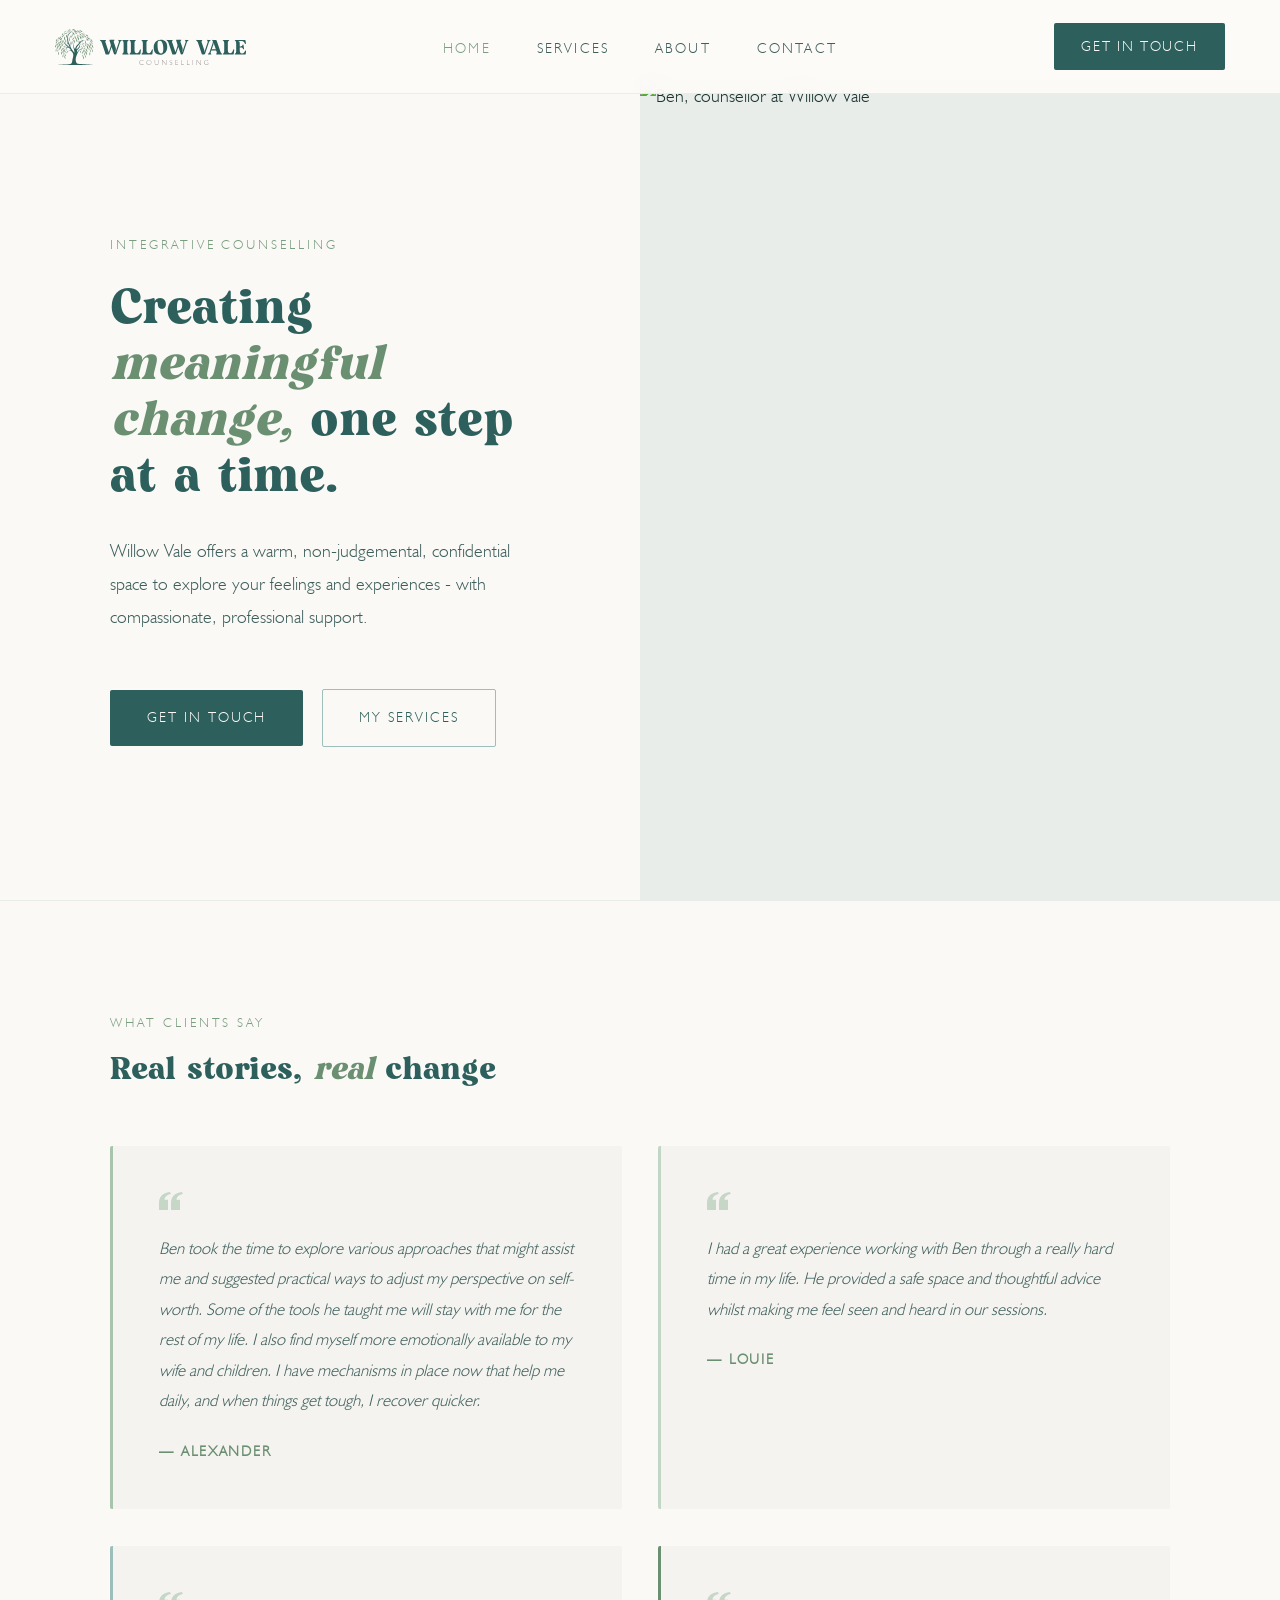
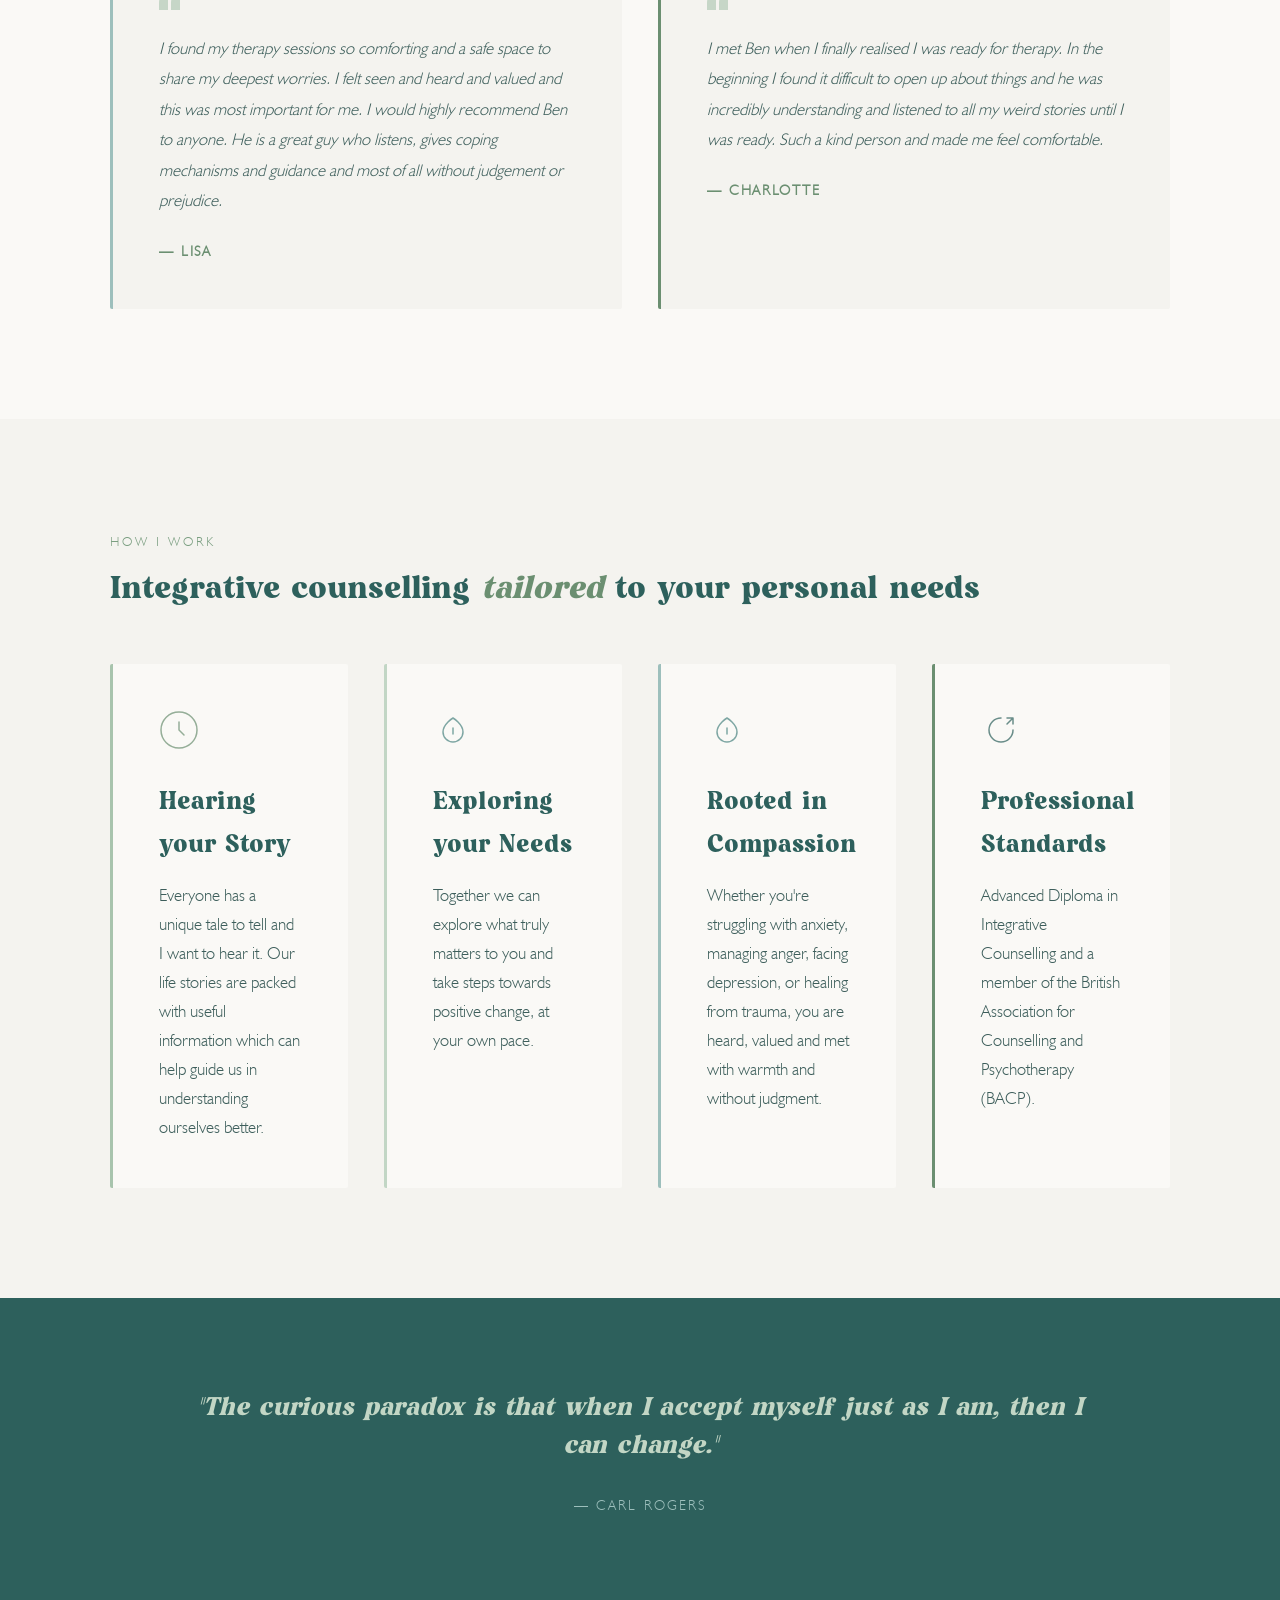
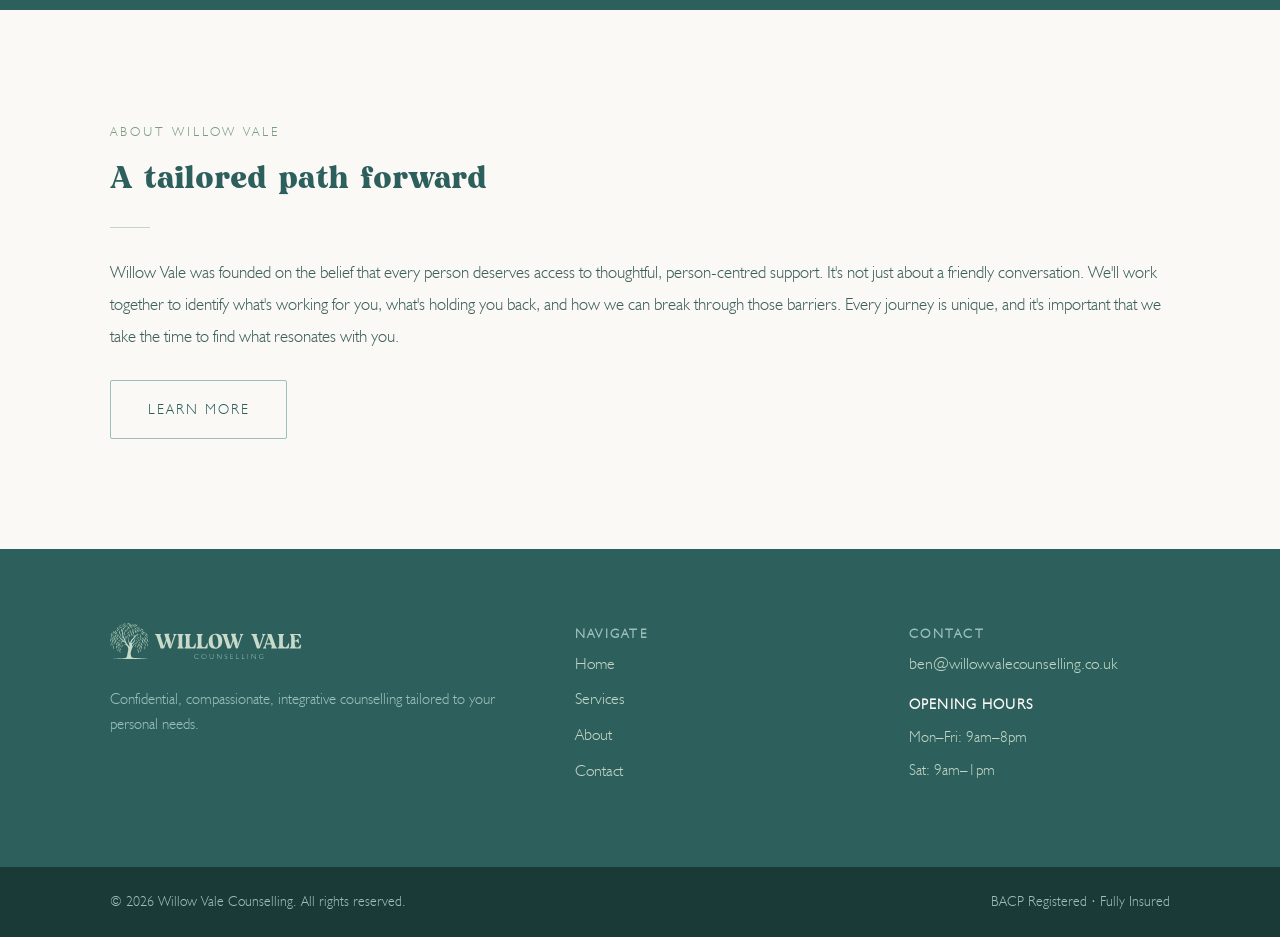
==== commit ec3d5de0: "Add files via upload" ====
--- a/index.html
+++ b/index.html
@@ -197,14 +197,14 @@
   </section>
 
   <!-- Testimonials -->
-  <section class="home-testimonials">
+  <section class="home-testimonials" id="testimonials">
     <p class="section-eyebrow">What clients say</p>
     <h2 class="section-title">Real stories, <em>real</em> change</h2>
     <div class="testimonials-grid">
       <div class="testimonial-card">
         <svg class="testimonial-quote-icon" viewBox="0 0 32 24" fill="none" xmlns="http://www.w3.org/2000/svg"><path d="M0 24V14.4C0 6.4 4.8 1.6 14.4 0l1.6 2.4C10.4 3.6 7.6 6.4 7.2 10.4H12V24H0zm16 0V14.4C16 6.4 20.8 1.6 30.4 0L32 2.4C26.4 3.6 23.6 6.4 23.2 10.4H28V24H16z" fill="currentColor"/></svg>
         <p class="testimonial-text">Ben took the time to explore various approaches that might assist me and suggested practical ways to adjust my perspective on self-worth. Some of the tools he taught me will stay with me for the rest of my life. I also find myself more emotionally available to my wife and children. I have mechanisms in place now that help me daily, and when things get tough, I recover quicker.</p>
-        <p class="testimonial-author">— Alistair</p>
+        <p class="testimonial-author">— ALEXANDER</p>
       </div>
       <div class="testimonial-card">
         <svg class="testimonial-quote-icon" viewBox="0 0 32 24" fill="none" xmlns="http://www.w3.org/2000/svg"><path d="M0 24V14.4C0 6.4 4.8 1.6 14.4 0l1.6 2.4C10.4 3.6 7.6 6.4 7.2 10.4H12V24H0zm16 0V14.4C16 6.4 20.8 1.6 30.4 0L32 2.4C26.4 3.6 23.6 6.4 23.2 10.4H28V24H16z" fill="currentColor"/></svg>
@@ -240,8 +240,16 @@
           <circle cx="20" cy="20" r="18" stroke="#6b8f71" stroke-width="1.5"/>
           <path d="M20 12v8l5 5" stroke="#6b8f71" stroke-width="1.5" stroke-linecap="round"/>
         </svg>
-        <h3 class="pillar-title">At Your Own Pace</h3>
-        <p class="pillar-text">There's no single solution or "one-size-fits-all" approach. Together, we can build a plan that moves you toward healing and hope, at your pace, in your own direction.</p>
+        <h3 class="pillar-title">Hearing your Story</h3>
+        <p class="pillar-text">Everyone has a unique tale to tell and I want to hear it. Our life stories are packed with useful information which can help guide us in understanding ourselves better.</p>
+      </div>
+      <div class="pillar-card">
+        <svg class="pillar-icon" viewBox="0 0 40 40" fill="none">
+          <path d="M20 8s-10 6-10 14a10 10 0 0020 0c0-8-10-14-10-14z" stroke="#4a8480" stroke-width="1.5" stroke-linecap="round" stroke-linejoin="round"/>
+          <path d="M20 18v6" stroke="#4a8480" stroke-width="1.5" stroke-linecap="round"/>
+        </svg>
+        <h3 class="pillar-title">Exploring your Needs</h3>
+        <p class="pillar-text">Together we can explore what truly matters to you and take steps towards positive change, at your own pace.</p>
       </div>
       <div class="pillar-card">
         <svg class="pillar-icon" viewBox="0 0 40 40" fill="none">
@@ -249,15 +257,7 @@
           <path d="M20 18v6" stroke="#4a8480" stroke-width="1.5" stroke-linecap="round"/>
         </svg>
         <h3 class="pillar-title">Rooted in Compassion</h3>
-        <p class="pillar-text">Whether you're struggling with anxiety, managing anger, facing depression, or healing from trauma, you are heard, valued and met with warmth and non-judgment.</p>
-      </div>
-      <div class="pillar-card">
-        <svg class="pillar-icon" viewBox="0 0 40 40" fill="none">
-          <path d="M20 8s-10 6-10 14a10 10 0 0020 0c0-8-10-14-10-14z" stroke="#4a8480" stroke-width="1.5" stroke-linecap="round" stroke-linejoin="round"/>
-          <path d="M20 18v6" stroke="#4a8480" stroke-width="1.5" stroke-linecap="round"/>
-        </svg>
-        <h3 class="pillar-title">Rooted in Compassion</h3>
-        <p class="pillar-text">Whether you're struggling with anxiety, managing anger, facing depression, or healing from trauma, you are heard, valued and met with warmth and non-judgment.</p>
+        <p class="pillar-text">Whether you're struggling with anxiety, managing anger, facing depression, or healing from trauma, you are heard, valued and met with warmth and without judgment.</p>
       </div>
       <div class="pillar-card">
         <svg class="pillar-icon" viewBox="0 0 40 40" fill="none">
@@ -280,7 +280,7 @@
   <section class="section home-about-section" style="background: var(--white);">
     <div>
       <p class="section-eyebrow">About Willow Vale</p>
-      <h2 class="section-title">A <em>gentle</em> path forward</h2>
+      <h2 class="section-title">A tailored path forward</h2>
       <div class="divider"></div>
       <p style="color: var(--text-mid); font-size: 0.95rem; line-height: 1.85; margin-bottom: 1.5rem;">Willow Vale was founded on the belief that every person deserves access to thoughtful, person-centred support. It's not just about a friendly conversation. We'll work together to identify what's working for you, what's holding you back, and how we can break through those barriers. Every journey is unique, and it's important that we take the time to find what resonates with you.</p>
       <a href="services.html" class="btn-ghost">LEARN MORE</a>
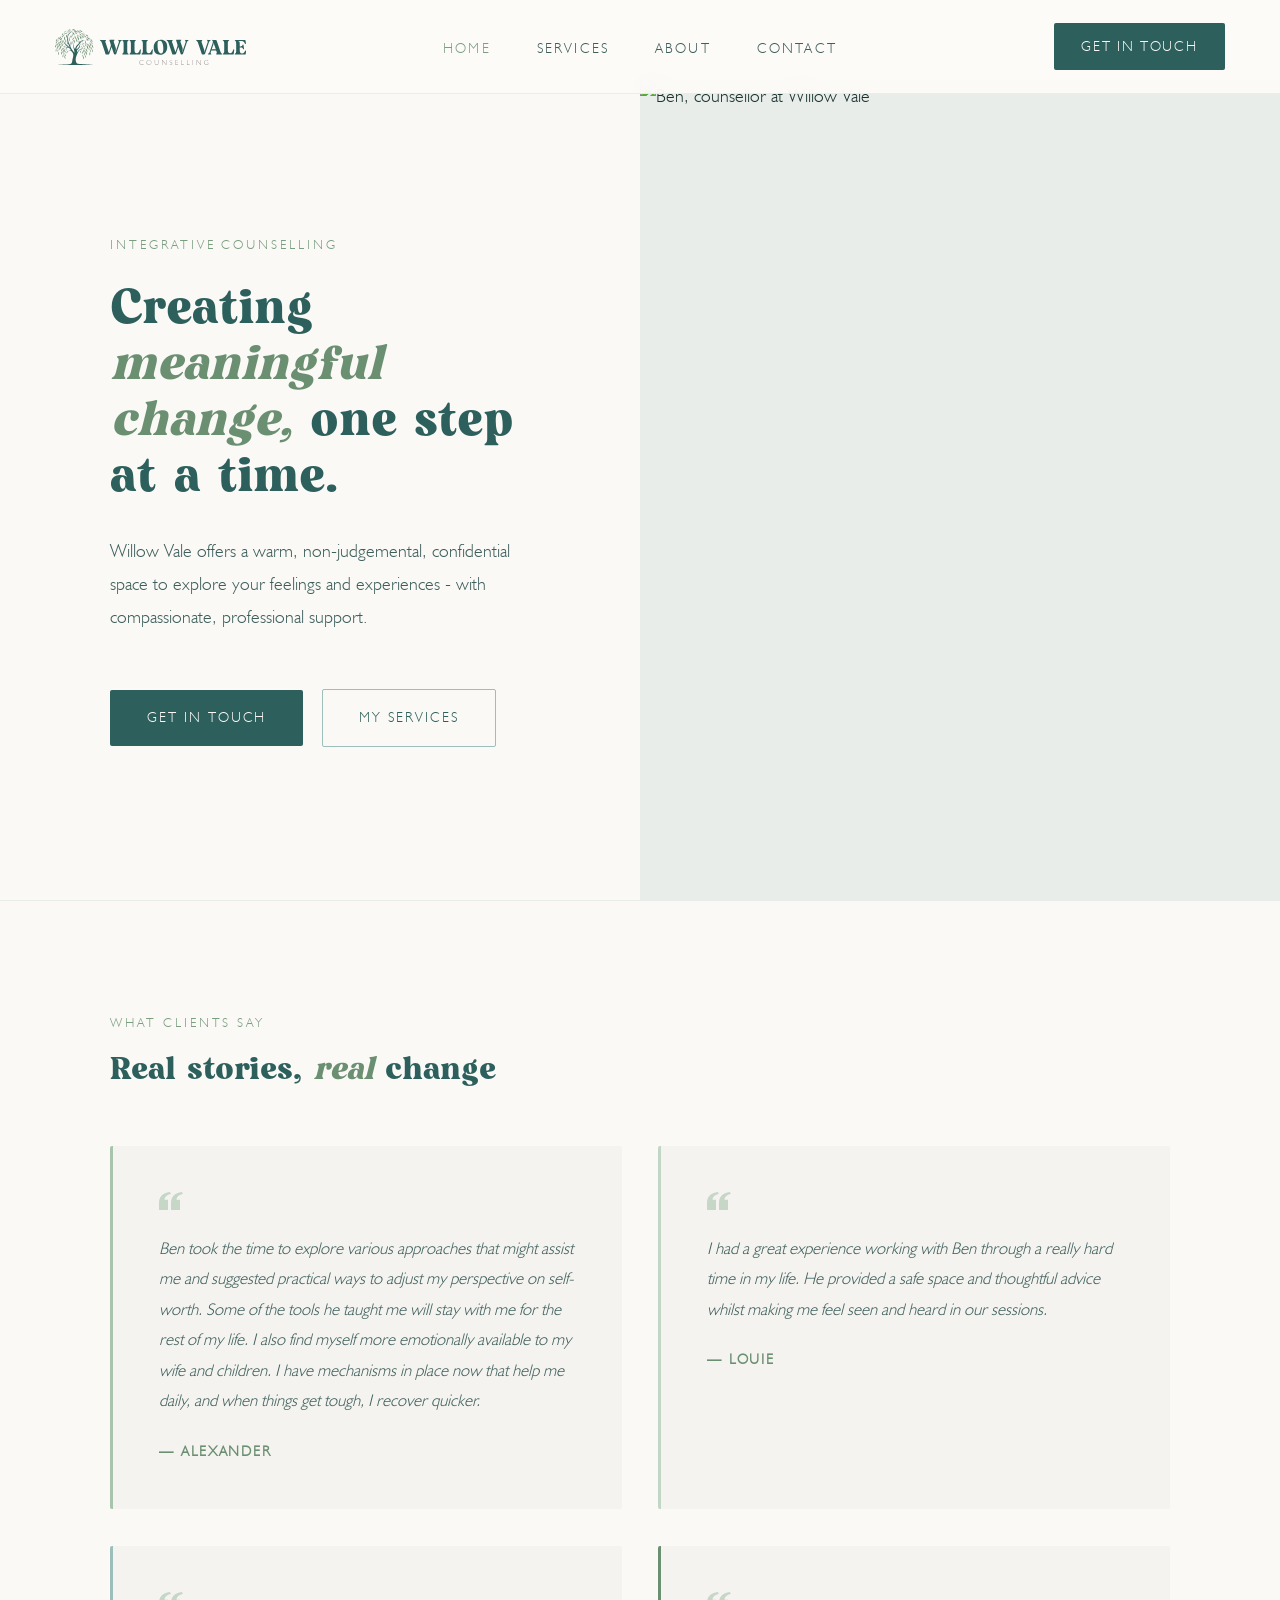
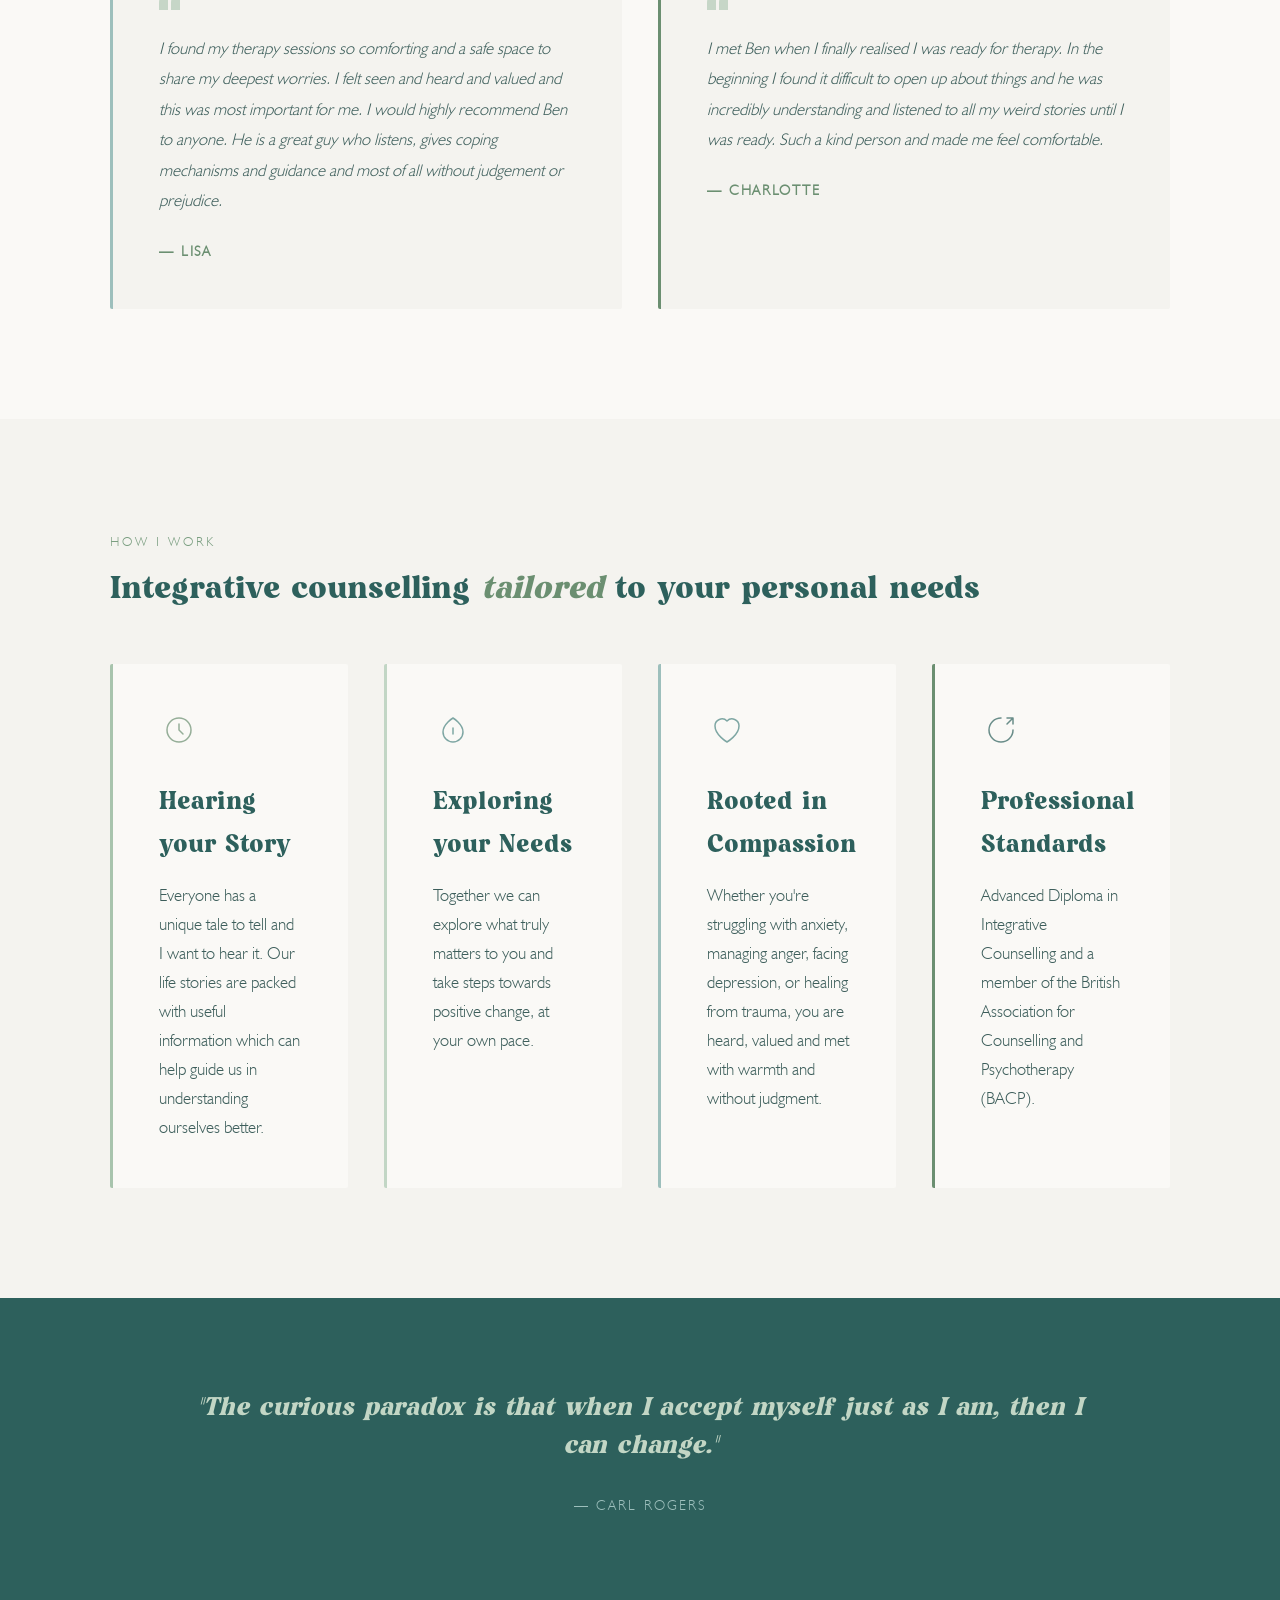
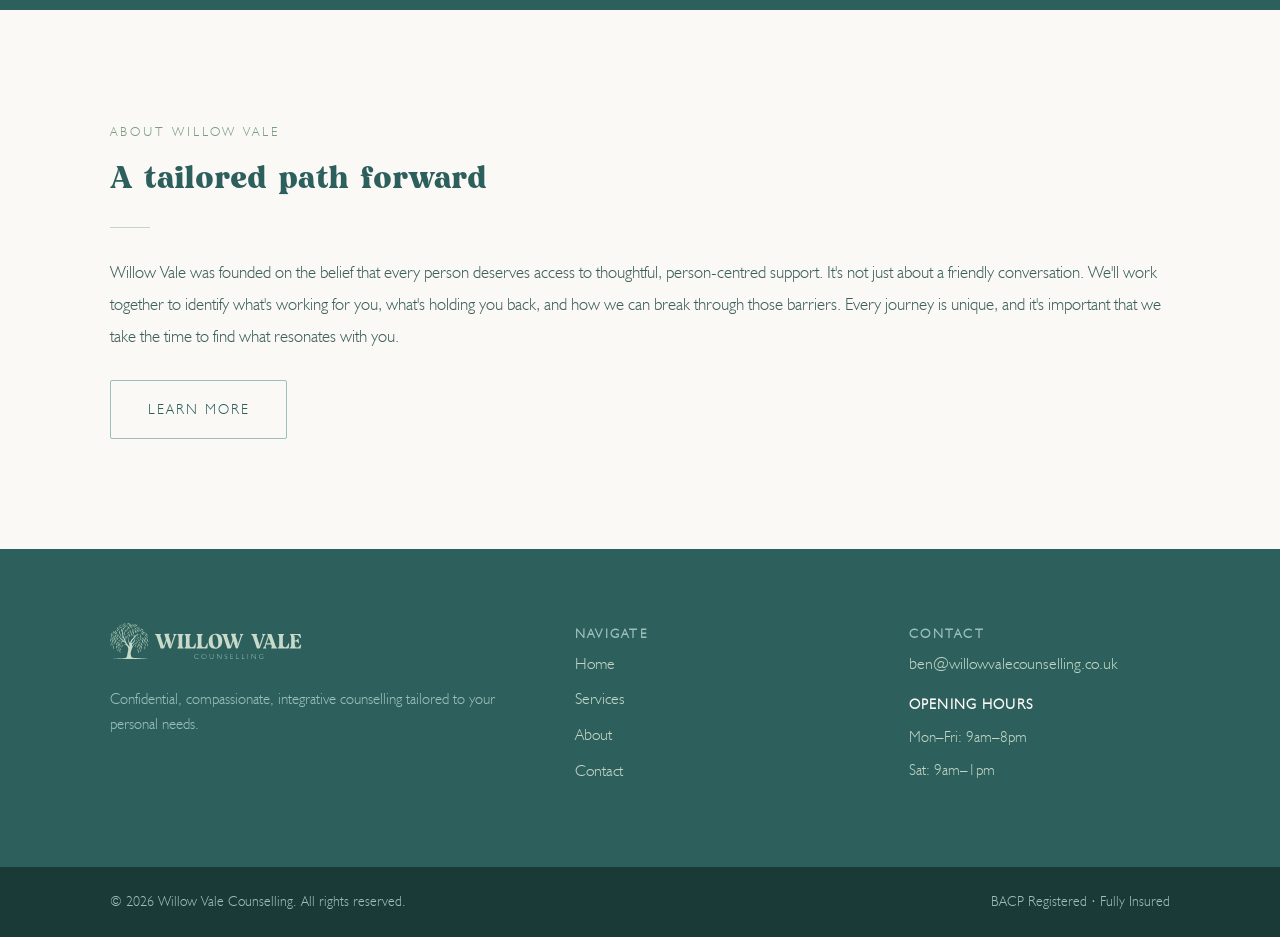
==== commit dddac4eb: "Add files via upload" ====
--- a/index.html
+++ b/index.html
@@ -237,8 +237,8 @@
     <div class="pillars-grid">
       <div class="pillar-card">
         <svg class="pillar-icon" viewBox="0 0 40 40" fill="none" xmlns="http://www.w3.org/2000/svg">
-          <circle cx="20" cy="20" r="18" stroke="#6b8f71" stroke-width="1.5"/>
-          <path d="M20 12v8l5 5" stroke="#6b8f71" stroke-width="1.5" stroke-linecap="round"/>
+          <circle cx="20" cy="20" r="12" stroke="#6b8f71" stroke-width="1.5"/>
+          <path d="M20 14v6l4 4" stroke="#6b8f71" stroke-width="1.5" stroke-linecap="round"/>
         </svg>
         <h3 class="pillar-title">Hearing your Story</h3>
         <p class="pillar-text">Everyone has a unique tale to tell and I want to hear it. Our life stories are packed with useful information which can help guide us in understanding ourselves better.</p>
@@ -251,10 +251,9 @@
         <h3 class="pillar-title">Exploring your Needs</h3>
         <p class="pillar-text">Together we can explore what truly matters to you and take steps towards positive change, at your own pace.</p>
       </div>
-      <div class="pillar-card">
-        <svg class="pillar-icon" viewBox="0 0 40 40" fill="none">
-          <path d="M20 8s-10 6-10 14a10 10 0 0020 0c0-8-10-14-10-14z" stroke="#4a8480" stroke-width="1.5" stroke-linecap="round" stroke-linejoin="round"/>
-          <path d="M20 18v6" stroke="#4a8480" stroke-width="1.5" stroke-linecap="round"/>
+      <div class="pillar-card" id="pillar-rooted">
+        <svg class="pillar-icon" id="pillar-rooted-icon" viewBox="0 0 40 40" fill="none">
+          <path d="M20 32s-12-7-12-16a7 7 0 0 1 12-5 7 7 0 0 1 12 5c0 9-12 16-12 16z" stroke="#4a8480" stroke-width="1.5" stroke-linecap="round" stroke-linejoin="round"/>
         </svg>
         <h3 class="pillar-title">Rooted in Compassion</h3>
         <p class="pillar-text">Whether you're struggling with anxiety, managing anger, facing depression, or healing from trauma, you are heard, valued and met with warmth and without judgment.</p>
@@ -464,6 +463,80 @@
 
 <script>
 
+  // ── Tweakable defaults (persisted by the host) ──
+  const TWEAKS = /*EDITMODE-BEGIN*/{
+    "rootedIcon": "heart"
+  }/*EDITMODE-END*/;
+
+  const ROOTED_ICONS = {
+    heart: '<path d="M20 32s-12-7-12-16a7 7 0 0 1 12-5 7 7 0 0 1 12 5c0 9-12 16-12 16z" stroke="#4a8480" stroke-width="1.5" stroke-linecap="round" stroke-linejoin="round"/>',
+    drop: '<path d="M20 8s-10 6-10 14a10 10 0 0020 0c0-8-10-14-10-14z" stroke="#4a8480" stroke-width="1.5" stroke-linecap="round" stroke-linejoin="round"/><path d="M20 18v6" stroke="#4a8480" stroke-width="1.5" stroke-linecap="round"/>',
+    leaf: '<path d="M10 30c0-12 8-20 20-20 0 12-8 20-20 20z" stroke="#4a8480" stroke-width="1.5" stroke-linecap="round" stroke-linejoin="round"/><path d="M10 30 24 16" stroke="#4a8480" stroke-width="1.5" stroke-linecap="round"/>',
+    flower: '<circle cx="20" cy="20" r="3" stroke="#4a8480" stroke-width="1.5"/><path d="M20 17V9M20 23v8M17 20H9M23 20h8M14 14l-5-5M26 26l5 5M26 14l5-5M14 26l-5 5" stroke="#4a8480" stroke-width="1.5" stroke-linecap="round"/>'
+  };
+
+  function applyRootedIcon(key) {
+    const svg = document.getElementById('pillar-rooted-icon');
+    if (svg && ROOTED_ICONS[key]) svg.innerHTML = ROOTED_ICONS[key];
+  }
+  applyRootedIcon(TWEAKS.rootedIcon);
+
+  // ── Tweaks panel ──
+  (function setupTweaks() {
+    const panel = document.createElement('div');
+    panel.id = 'tweaks-panel';
+    panel.style.cssText = 'position:fixed;right:20px;bottom:20px;width:240px;background:#fff;border:1px solid #e2ddd2;border-radius:10px;box-shadow:0 12px 40px rgba(0,0,0,0.12);padding:16px;font-family:system-ui,sans-serif;font-size:13px;color:#2a2a2a;z-index:9999;display:none;';
+    panel.innerHTML = `
+      <div style="display:flex;align-items:center;justify-content:space-between;margin-bottom:12px;">
+        <strong style="font-size:12px;letter-spacing:0.08em;text-transform:uppercase;color:#2d605c;">Tweaks</strong>
+        <button id="tweaks-close" aria-label="Close" style="border:none;background:transparent;font-size:18px;line-height:1;cursor:pointer;color:#888;padding:0 4px;">×</button>
+      </div>
+      <div style="font-size:11px;color:#666;margin-bottom:6px;">Rooted in Compassion icon</div>
+      <div id="tweaks-icon-grid" style="display:grid;grid-template-columns:repeat(4,1fr);gap:6px;"></div>
+    `;
+    document.body.appendChild(panel);
+
+    const grid = panel.querySelector('#tweaks-icon-grid');
+    Object.keys(ROOTED_ICONS).forEach(key => {
+      const btn = document.createElement('button');
+      btn.type = 'button';
+      btn.dataset.icon = key;
+      btn.title = key;
+      btn.style.cssText = 'aspect-ratio:1;border:1px solid #e2ddd2;background:#fafaf6;border-radius:6px;cursor:pointer;padding:6px;display:flex;align-items:center;justify-content:center;';
+      btn.innerHTML = `<svg viewBox="0 0 40 40" fill="none" style="width:100%;height:100%;">${ROOTED_ICONS[key]}</svg>`;
+      btn.addEventListener('click', () => {
+        TWEAKS.rootedIcon = key;
+        applyRootedIcon(key);
+        updateActive();
+        window.parent.postMessage({type:'__edit_mode_set_keys', edits:{rootedIcon:key}}, '*');
+      });
+      grid.appendChild(btn);
+    });
+
+    function updateActive() {
+      grid.querySelectorAll('button').forEach(b => {
+        const on = b.dataset.icon === TWEAKS.rootedIcon;
+        b.style.borderColor = on ? '#2d605c' : '#e2ddd2';
+        b.style.background = on ? '#eef3ee' : '#fafaf6';
+      });
+    }
+    updateActive();
+
+    panel.querySelector('#tweaks-close').addEventListener('click', () => {
+      panel.style.display = 'none';
+      window.parent.postMessage({type:'__edit_mode_dismissed'}, '*');
+    });
+
+    window.addEventListener('message', (e) => {
+      const d = e.data;
+      if (!d || typeof d !== 'object') return;
+      if (d.type === '__activate_edit_mode') panel.style.display = 'block';
+      else if (d.type === '__deactivate_edit_mode') panel.style.display = 'none';
+    });
+
+    window.parent.postMessage({type:'__edit_mode_available'}, '*');
+  })();
+
   function toggleMenu() {
     const links = document.getElementById('nav-links');
     const burger = document.getElementById('nav-burger');
